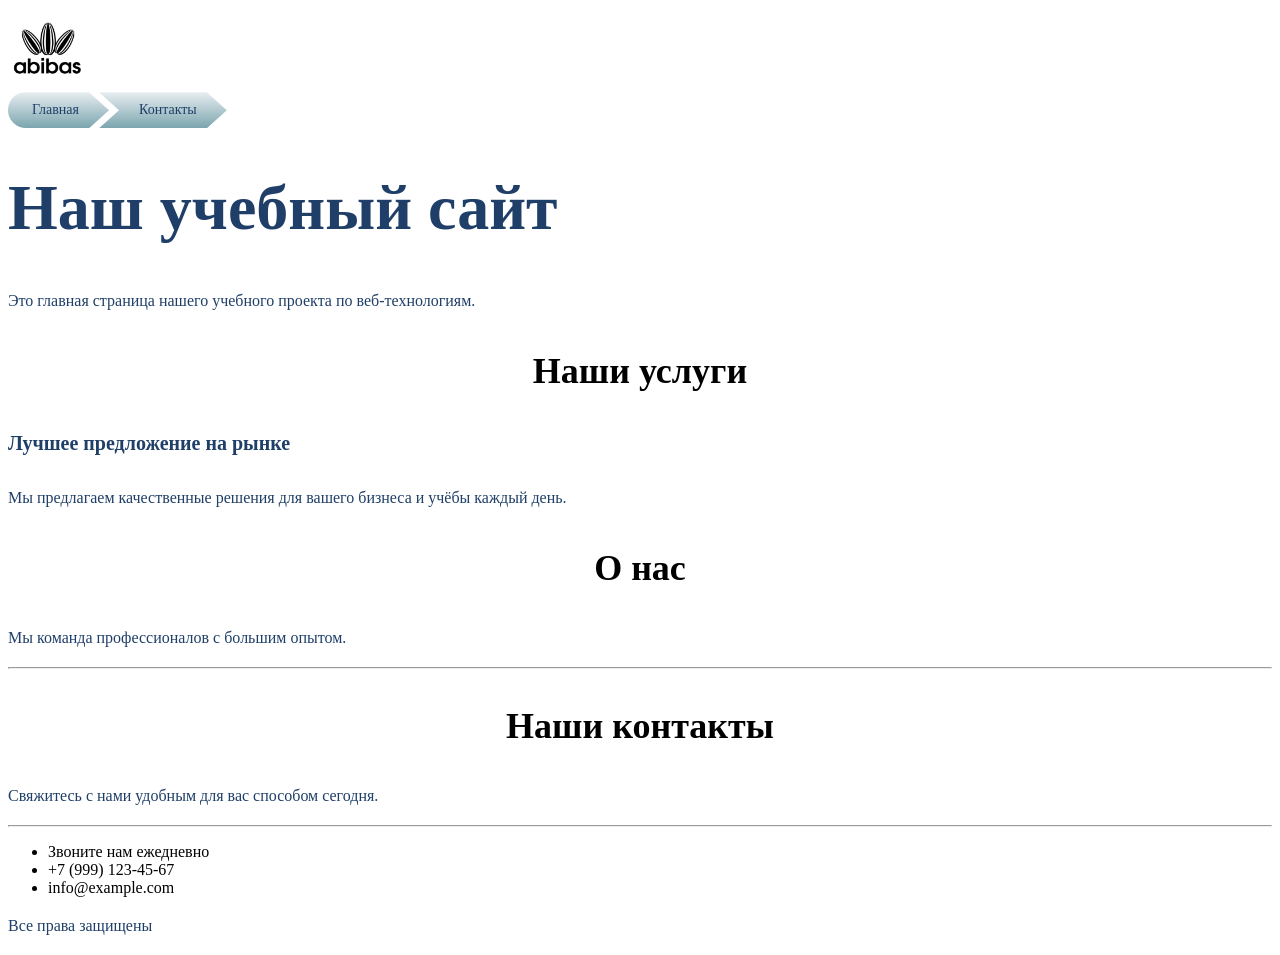
==== src/index.html @ 9c70facc "Лаба 2: стили, шрифты, хлебные крошки, фон формы" ====
<!DOCTYPE html>
<html lang="ru">
<head>
    <meta charset="UTF-8">
    <title>Главная страница</title>
    <link rel="stylesheet" href="assets/styles/style.css">
</head>
<body>

    <header>
        <img src="assets/icons/logo.png" alt="Логотип сайта" width="80">
        <nav class="breadcrumbs">
            <a href="index.html" class="breadcrumbs__item">Главная</a>
            <a href="contacts.html" class="breadcrumbs__item">Контакты</a>
        </nav>
    </header>

    <h1 class="title-h1">Наш учебный сайт</h1>
    <p class="text">Это главная страница нашего учебного проекта по веб-технологиям.</p>

    <h3 class="title-h3">Наши услуги</h3>
    <h4 class="title-h4">Лучшее предложение на рынке</h4>
    <p class="text">Мы предлагаем качественные решения для вашего бизнеса и учёбы каждый день.</p>

    <h3 class="title-h3">О нас</h3>
    <p class="text">Мы команда профессионалов с большим опытом.</p>

    <hr>

    <footer>
        <h3 class="title-h3">Наши контакты</h3>
        <p class="text">Свяжитесь с нами удобным для вас способом сегодня.</p>
        <hr>
        <ul>
            <li>Звоните нам ежедневно</li>
            <li>+7 (999) 123-45-67</li>
            <li>info@example.com</li>
        </ul>
        <p class="text">Все права защищены</p>
    </footer>

</body>
</html>
---- src/assets/styles/style.css ----
@import "./global.css";
@import "./fonts.css";
@import "./utils.css";

.text {
    font-size: 16px;
    line-height: 26px;
    color: #1F3F68;
}

.title-h1 {
    font-size: 64px;
    color: #1F3F68;
}

.title-h2 {
    font-weight: 500;
    font-size: 44px;
    text-align: center;
}

.title-h3 {
    font-size: 36px;
    text-align: center;
}

.title-h4 {
    font-size: 20px;
    line-height: 30px;
    color: #1F3F68;
}

.form-field {
    border: 1px solid #356EAD;
    box-sizing: border-box;
    border-radius: 10px;
    opacity: 0.4;
}

.form-button {
    background: linear-gradient(90deg, #5A98D0 0%, #8B5CF6 100%);

    box-shadow: 5px 20px 50px rgba(16, 112, 177, 0.2);

    border-radius: 10px;
    border: none;

    font-weight: 700;
    font-size: 16px;
    line-height: 26px;
    text-align: center;
    color: #FFFFFF;
    text-transform: uppercase;
    letter-spacing: 1px;

    padding: 15px 60px;
    cursor: pointer;
    transition: opacity 0.2s ease;
}

.form-button:hover {
    opacity: 0.9;
}

.breadcrumbs {
    display: flex;
    margin-bottom: 20px;
}

.breadcrumbs__item {
    display: inline-block;
    padding: 10px 30px 10px 40px;
    background: linear-gradient(180deg, #E8EEF1 0%, #7BA5AE 100%);
    color: #1F3F68;
    font-size: 14px;
    text-decoration: none;

    clip-path: polygon(
        0% 0%,
        calc(100% - 20px) 0%,
        100% 50%,
        calc(100% - 20px) 100%,
        0% 100%,
        20px 50%
    );

    margin-left: -10px;
}

.breadcrumbs__item:first-child {
    margin-left: 0;
    padding-left: 24px;
    clip-path: polygon(
        0% 0%,
        calc(100% - 20px) 0%,
        100% 50%,
        calc(100% - 20px) 100%,
        0% 100%
    );
    border-top-left-radius: 20px;
    border-bottom-left-radius: 20px;
}

.breadcrumbs__item:hover {
    filter: brightness(0.95);
}

.form-wrapper {
    max-width: 600px;
    margin: 40px auto;
    padding: 40px;
    background-image: url("../img/back.avif");
    background-size: cover;
    background-position: center;
    background-repeat: no-repeat;
    border-radius: 10px;
    box-shadow: 5px 20px 50px rgba(16, 112, 177, 0.2);
}
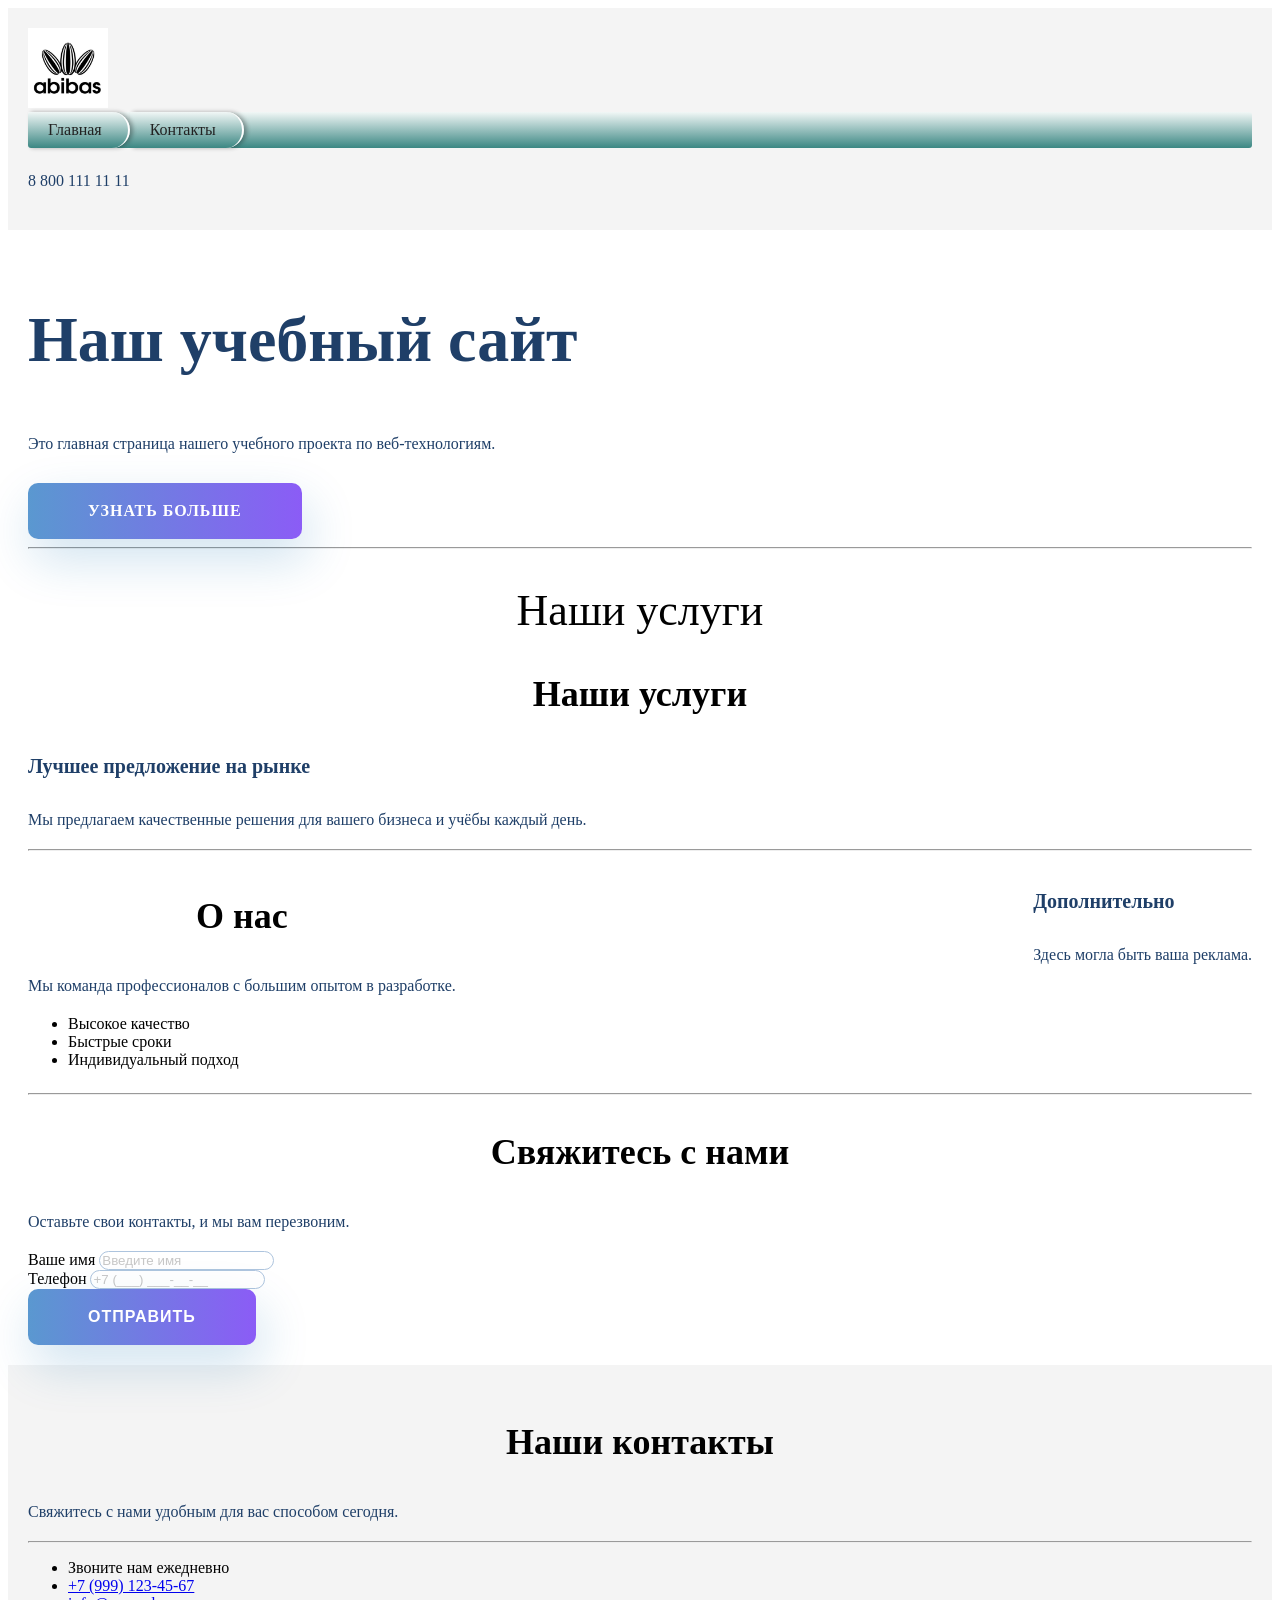
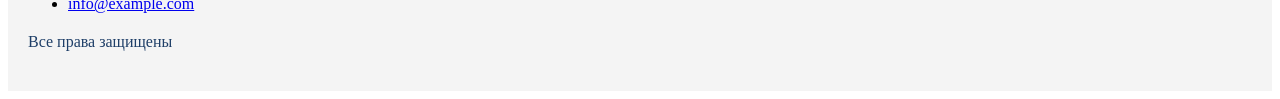
==== commit 377fbd64: "Выполнена лабораторная 3: семантическая разметка и структура" ====
--- a/src/index.html
+++ b/src/index.html
@@ -7,34 +7,82 @@
 </head>
 <body>
 
-    <header>
-        <img src="assets/icons/logo.png" alt="Логотип сайта" width="80">
-        <nav class="breadcrumbs">
+    <header class="site-header">
+        <div class="header-logo">
+            <img src="assets/icons/logo.png" alt="Логотип сайта" width="80">
+        </div>
+        <nav class="header-nav breadcrumbs">
             <a href="index.html" class="breadcrumbs__item">Главная</a>
             <a href="contacts.html" class="breadcrumbs__item">Контакты</a>
         </nav>
+        <div class="header-contact">
+            <p class="text">8 800 111 11 11</p>
+        </div>
     </header>
 
-    <h1 class="title-h1">Наш учебный сайт</h1>
-    <p class="text">Это главная страница нашего учебного проекта по веб-технологиям.</p>
+    <main class="main-content">
+        <section class="hero-section">
+            <h1 class="title-h1">Наш учебный сайт</h1>
+            <p class="text">Это главная страница нашего учебного проекта по веб-технологиям.</p>
+            <a href="#" class="form-button" style="display: inline-block; text-decoration: none; margin-top: 10px;">Узнать больше</a>
+        </section>
 
-    <h3 class="title-h3">Наши услуги</h3>
-    <h4 class="title-h4">Лучшее предложение на рынке</h4>
-    <p class="text">Мы предлагаем качественные решения для вашего бизнеса и учёбы каждый день.</p>
+        <hr>
 
-    <h3 class="title-h3">О нас</h3>
-    <p class="text">Мы команда профессионалов с большим опытом.</p>
+        <section class="services-section">
+            <h2 class="title-h2">Наши услуги</h2>
+            <article class="service-card">
+                <h3 class="title-h3">Наши услуги</h3>
+                <h4 class="title-h4">Лучшее предложение на рынке</h4>
+                <p class="text">Мы предлагаем качественные решения для вашего бизнеса и учёбы каждый день.</p>
+            </article>
+        </section>
 
-    <hr>
+        <hr>
 
-    <footer>
+        <section class="features-section">
+            <div class="features-content">
+                <h3 class="title-h3">О нас</h3>
+                <p class="text">Мы команда профессионалов с большим опытом в разработке.</p>
+                <ul class="features-list">
+                    <li>Высокое качество</li>
+                    <li>Быстрые сроки</li>
+                    <li>Индивидуальный подход</li>
+                </ul>
+            </div>
+            <aside class="features-sidebar">
+                <h4 class="title-h4">Дополнительно</h4>
+                <p class="text">Здесь могла быть ваша реклама.</p>
+            </aside>
+        </section>
+
+        <hr>
+
+        <section class="contact-form-section">
+            <h3 class="title-h3">Свяжитесь с нами</h3>
+            <p class="text">Оставьте свои контакты, и мы вам перезвоним.</p>
+            <form action="#" class="feedback-form">
+                <div class="form-group">
+                    <label for="feedback-name">Ваше имя</label>
+                    <input type="text" id="feedback-name" class="form-field" placeholder="Введите имя">
+                </div>
+                <div class="form-group">
+                    <label for="feedback-phone">Телефон</label>
+                    <input type="tel" id="feedback-phone" class="form-field" placeholder="+7 (___) ___-__-__">
+                </div>
+                <button type="submit" class="form-button">Отправить</button>
+            </form>
+        </section>
+    </main>
+
+    <footer class="site-footer">
         <h3 class="title-h3">Наши контакты</h3>
         <p class="text">Свяжитесь с нами удобным для вас способом сегодня.</p>
         <hr>
-        <ul>
+        <ul class="footer-contacts">
             <li>Звоните нам ежедневно</li>
-            <li>+7 (999) 123-45-67</li>
-            <li>info@example.com</li>
+            <li><a href="tel:+79991234567">+7 (999) 123-45-67</a></li>
+            <li><a href="mailto:info@example.com">info@example.com</a></li>
         </ul>
         <p class="text">Все права защищены</p>
     </footer>
--- a/src/assets/styles/style.css
+++ b/src/assets/styles/style.css
@@ -50,7 +50,7 @@
     line-height: 26px;
     text-align: center;
     color: #FFFFFF;
-    text-transform: uppercase;
+    text-transform: uppercase;  
     letter-spacing: 1px;
 
     padding: 15px 60px;
@@ -64,45 +64,21 @@
 
 .breadcrumbs {
     display: flex;
-    margin-bottom: 20px;
+    gap: 0;
+    margin: 0 0 20px 0;
+    padding: 0;
+    background: linear-gradient(to bottom, #F1F7F6, #3B8783);
+    border-radius: 3px;
 }
 
 .breadcrumbs__item {
-    display: inline-block;
-    padding: 10px 30px 10px 40px;
-    background: linear-gradient(180deg, #E8EEF1 0%, #7BA5AE 100%);
-    color: #1F3F68;
-    font-size: 14px;
+    display: inline-flex;
+    padding: 9px 26px 9px 20px;
+    border-right: 2px solid #fff;
+    border-radius: 0 18px 18px 0;
+    box-shadow: 3px 0 4px rgba(0, 0, 0, 0.3);
+    color: #222;
     text-decoration: none;
-
-    clip-path: polygon(
-        0% 0%,
-        calc(100% - 20px) 0%,
-        100% 50%,
-        calc(100% - 20px) 100%,
-        0% 100%,
-        20px 50%
-    );
-
-    margin-left: -10px;
-}
-
-.breadcrumbs__item:first-child {
-    margin-left: 0;
-    padding-left: 24px;
-    clip-path: polygon(
-        0% 0%,
-        calc(100% - 20px) 0%,
-        100% 50%,
-        calc(100% - 20px) 100%,
-        0% 100%
-    );
-    border-top-left-radius: 20px;
-    border-bottom-left-radius: 20px;
-}
-
-.breadcrumbs__item:hover {
-    filter: brightness(0.95);
 }
 
 .form-wrapper {
@@ -115,4 +91,16 @@
     background-repeat: no-repeat;
     border-radius: 10px;
     box-shadow: 5px 20px 50px rgba(16, 112, 177, 0.2);
+}
+
+.site-header, .site-footer {
+    padding: 20px;
+    background-color: #f4f4f4;
+}
+.main-content {
+    padding: 20px;
+}
+.features-section {
+    display: flex;
+    justify-content: space-between;
 }
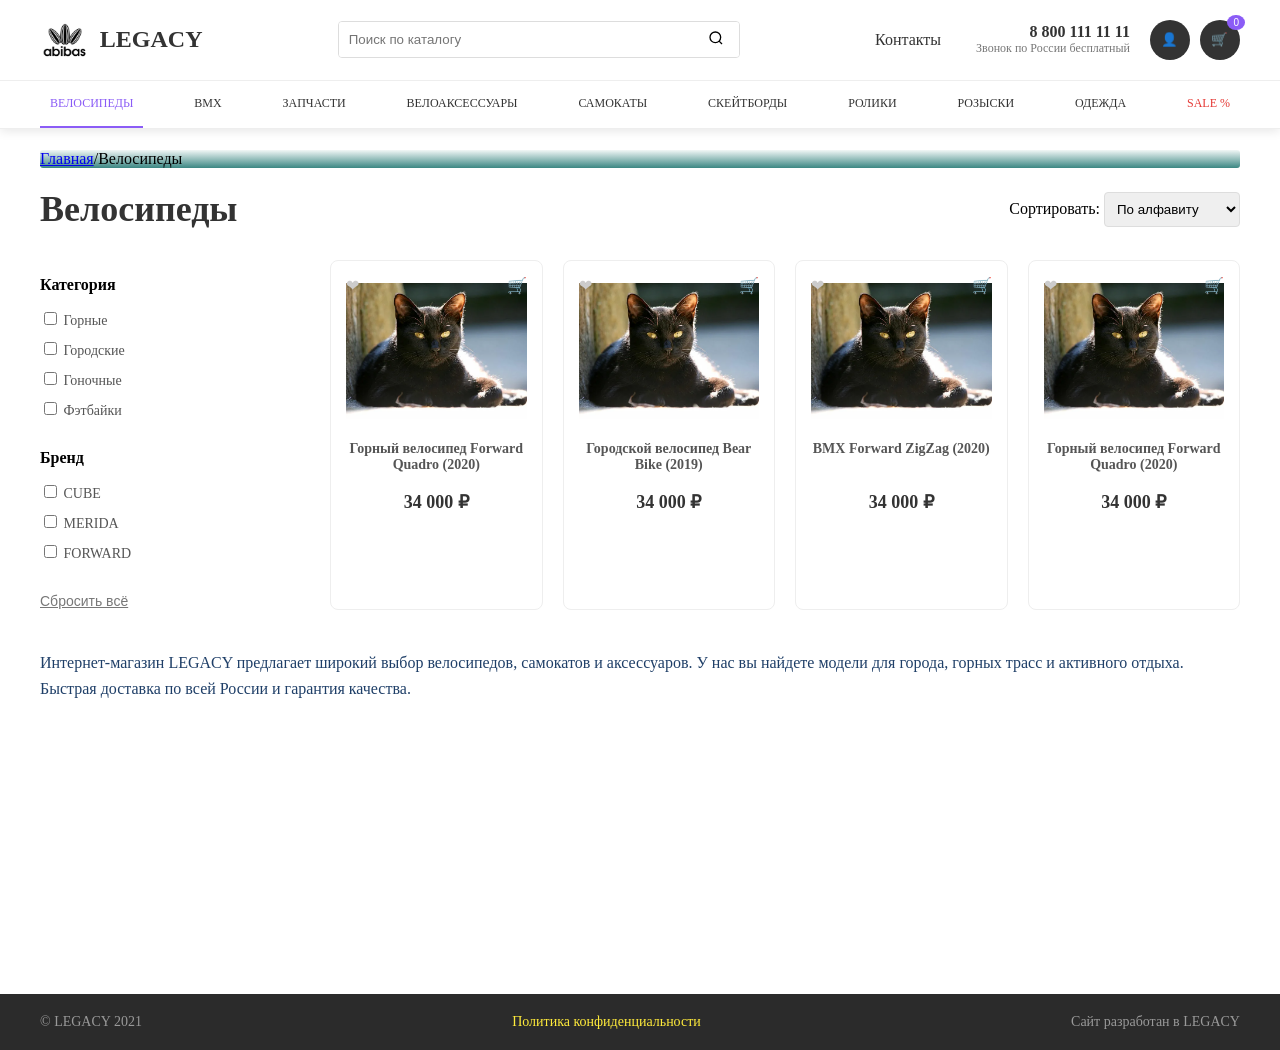
==== commit 08d59897: "Выполнена лабораторная 4: верстка макета Legacy, flex/grid, fixed header и sticky footer" ====
--- a/src/index.html
+++ b/src/index.html
@@ -2,89 +2,159 @@
 <html lang="ru">
 <head>
     <meta charset="UTF-8">
-    <title>Главная страница</title>
+    <meta name="viewport" content="width=device-width, initial-scale=1.0">
+    <title>Каталог - LEGACY</title>
     <link rel="stylesheet" href="assets/styles/style.css">
 </head>
 <body>
 
     <header class="site-header">
-        <div class="header-logo">
-            <img src="assets/icons/logo.png" alt="Логотип сайта" width="80">
+        <div class="container header-container">
+            <a href="index.html" class="header-logo">
+                <img src="assets/icons/logo.png" alt="Legacy" class="logo-img">
+                <span class="logo-text">LEGACY</span>
+            </a>
+
+            <div class="header-search">
+                <input type="text" placeholder="Поиск по каталогу" class="search-input">
+                <button class="search-btn">
+                    <svg width="16" height="16" viewBox="0 0 24 24" fill="none" stroke="currentColor" stroke-width="2"><circle cx="11" cy="11" r="8"></circle><line x1="21" y1="21" x2="16.65" y2="16.65"></line></svg>
+                </button>
+            </div>
+
+            <div class="header-info">
+                <a href="contacts.html" style="margin-right: 15px; color: #333; text-decoration: none; font-weight: 500;">Контакты</a>
+                
+                <div class="header-phone">
+                    <a href="tel:88001111111" class="phone-number">8 800 111 11 11</a>
+                    <span class="phone-desc">Звонок по России бесплатный</span>
+                </div>
+                <div class="header-icons">
+                    <button class="icon-btn">👤</button>
+                    <button class="icon-btn">🛒<span class="cart-count">0</span></button>
+                </div>
+            </div>
         </div>
-        <nav class="header-nav breadcrumbs">
-            <a href="index.html" class="breadcrumbs__item">Главная</a>
-            <a href="contacts.html" class="breadcrumbs__item">Контакты</a>
+
+        <nav class="header-nav">
+            <div class="container">
+                <ul class="nav-list">
+                    <li><a href="#" class="nav-link active">ВЕЛОСИПЕДЫ</a></li>
+                    <li><a href="#" class="nav-link">BMX</a></li>
+                    <li><a href="#" class="nav-link">ЗАПЧАСТИ</a></li>
+                    <li><a href="#" class="nav-link">ВЕЛОАКСЕССУАРЫ</a></li>
+                    <li><a href="#" class="nav-link">САМОКАТЫ</a></li>
+                    <li><a href="#" class="nav-link">СКЕЙТБОРДЫ</a></li>
+                    <li><a href="#" class="nav-link">РОЛИКИ</a></li>
+                    <li><a href="#" class="nav-link">РОЗЫСКИ</a></li>
+                    <li><a href="#" class="nav-link">ОДЕЖДА</a></li>
+                    <li><a href="#" class="nav-link sale-link">SALE %</a></li>
+                </ul>
+            </div>
         </nav>
-        <div class="header-contact">
-            <p class="text">8 800 111 11 11</p>
-        </div>
     </header>
 
     <main class="main-content">
-        <section class="hero-section">
-            <h1 class="title-h1">Наш учебный сайт</h1>
-            <p class="text">Это главная страница нашего учебного проекта по веб-технологиям.</p>
-            <a href="#" class="form-button" style="display: inline-block; text-decoration: none; margin-top: 10px;">Узнать больше</a>
-        </section>
+        <div class="container">
+            <div class="breadcrumbs">
+                <a href="#">Главная</a> / <span>Велосипеды</span>
+            </div>
 
-        <hr>
+            <div class="catalog-header">
+                <h1 class="page-title">Велосипеды</h1>
+                <div class="catalog-sort">
+                    <span>Сортировать:</span>
+                    <select class="sort-select">
+                        <option>По алфавиту</option>
+                        <option>По цене (возр.)</option>
+                        <option>По цене (убыв.)</option>
+                    </select>
+                </div>
+            </div>
 
-        <section class="services-section">
-            <h2 class="title-h2">Наши услуги</h2>
-            <article class="service-card">
-                <h3 class="title-h3">Наши услуги</h3>
-                <h4 class="title-h4">Лучшее предложение на рынке</h4>
-                <p class="text">Мы предлагаем качественные решения для вашего бизнеса и учёбы каждый день.</p>
-            </article>
-        </section>
+            <div class="catalog-layout">
+                <aside class="catalog-sidebar">
+                    <div class="filter-group">
+                        <h3 class="filter-title">Категория</h3>
+                        <ul class="filter-list">
+                            <li><label><input type="checkbox"> Горные</label></li>
+                            <li><label><input type="checkbox"> Городские</label></li>
+                            <li><label><input type="checkbox"> Гоночные</label></li>
+                            <li><label><input type="checkbox"> Фэтбайки</label></li>
+                        </ul>
+                    </div>
+                    <div class="filter-group">
+                        <h3 class="filter-title">Бренд</h3>
+                        <ul class="filter-list">
+                            <li><label><input type="checkbox"> CUBE</label></li>
+                            <li><label><input type="checkbox"> MERIDA</label></li>
+                            <li><label><input type="checkbox"> FORWARD</label></li>
+                        </ul>
+                    </div>
+                    <button class="reset-filters-btn" onclick="location.reload()">Сбросить всё</button>
+                </aside>
 
-        <hr>
+                <section class="catalog-grid">
+                    <article class="product-card">
+                        <div class="product-image">
+                            <span class="product-icon">❤</span>
+                            <img src="assets/img/cat.png" alt="Велосипед (заглушка)">
+                            <span class="product-icon cart-icon">🛒</span>
+                        </div>
+                        <h4 class="product-title">Горный велосипед Forward Quadro (2020)</h4>
+                        <p class="product-price">34 000 ₽</p>
+                    </article>
+                    
+                    <article class="product-card">
+                        <div class="product-image">
+                            <span class="product-icon">❤</span>
+                            <img src="assets/img/cat.png" alt="Велосипед (заглушка)">
+                            <span class="product-icon cart-icon">🛒</span>
+                        </div>
+                        <h4 class="product-title">Городской велосипед Bear Bike (2019)</h4>
+                        <p class="product-price">34 000 ₽</p>
+                    </article>
 
-        <section class="features-section">
-            <div class="features-content">
-                <h3 class="title-h3">О нас</h3>
-                <p class="text">Мы команда профессионалов с большим опытом в разработке.</p>
-                <ul class="features-list">
-                    <li>Высокое качество</li>
-                    <li>Быстрые сроки</li>
-                    <li>Индивидуальный подход</li>
-                </ul>
+                    <article class="product-card">
+                        <div class="product-image">
+                            <span class="product-icon">❤</span>
+                            <img src="assets/img/cat.png" alt="Велосипед (заглушка)">
+                            <span class="product-icon cart-icon">🛒</span>
+                        </div>
+                        <h4 class="product-title">BMX Forward ZigZag (2020)</h4>
+                        <p class="product-price">34 000 ₽</p>
+                    </article>
+
+                    <article class="product-card">
+                        <div class="product-image">
+                            <span class="product-icon">❤</span>
+                            <img src="assets/img/cat.png" alt="Велосипед (заглушка)">
+                            <span class="product-icon cart-icon">🛒</span>
+                        </div>
+                        <h4 class="product-title">Горный велосипед Forward Quadro (2020)</h4>
+                        <p class="product-price">34 000 ₽</p>
+                    </article>
+                </section>
             </div>
-            <aside class="features-sidebar">
-                <h4 class="title-h4">Дополнительно</h4>
-                <p class="text">Здесь могла быть ваша реклама.</p>
-            </aside>
-        </section>
 
-        <hr>
-
-        <section class="contact-form-section">
-            <h3 class="title-h3">Свяжитесь с нами</h3>
-            <p class="text">Оставьте свои контакты, и мы вам перезвоним.</p>
-            <form action="#" class="feedback-form">
-                <div class="form-group">
-                    <label for="feedback-name">Ваше имя</label>
-                    <input type="text" id="feedback-name" class="form-field" placeholder="Введите имя">
-                </div>
-                <div class="form-group">
-                    <label for="feedback-phone">Телефон</label>
-                    <input type="tel" id="feedback-phone" class="form-field" placeholder="+7 (___) ___-__-__">
-                </div>
-                <button type="submit" class="form-button">Отправить</button>
-            </form>
-        </section>
+            <div class="seo-text">
+                <p class="text">Интернет-магазин LEGACY предлагает широкий выбор велосипедов, самокатов и аксессуаров. У нас вы найдете модели для города, горных трасс и активного отдыха. Быстрая доставка по всей России и гарантия качества.</p>
+            </div>
+        </div>
     </main>
 
     <footer class="site-footer">
-        <h3 class="title-h3">Наши контакты</h3>
-        <p class="text">Свяжитесь с нами удобным для вас способом сегодня.</p>
-        <hr>
-        <ul class="footer-contacts">
-            <li>Звоните нам ежедневно</li>
-            <li><a href="tel:+79991234567">+7 (999) 123-45-67</a></li>
-            <li><a href="mailto:info@example.com">info@example.com</a></li>
-        </ul>
-        <p class="text">Все права защищены</p>
+        <div class="container footer-container">
+            <div class="footer-left">
+                <span>© LEGACY 2021</span>
+            </div>
+            <div class="footer-center">
+                <a href="#">Политика конфиденциальности</a>
+            </div>
+            <div class="footer-right">
+                <span>Сайт разработан в LEGACY</span>
+            </div>
+        </div>
     </footer>
 
 </body>
--- a/src/assets/styles/style.css
+++ b/src/assets/styles/style.css
@@ -1,50 +1,33 @@
+/* СТИЛИ ИЗ ЛАБ 1-3 */
 @import "./global.css";
 @import "./fonts.css";
 @import "./utils.css";
 
+/* Типографика */
 .text {
     font-size: 16px;
     line-height: 26px;
     color: #1F3F68;
 }
-
-.title-h1 {
-    font-size: 64px;
-    color: #1F3F68;
-}
-
-.title-h2 {
-    font-weight: 500;
-    font-size: 44px;
-    text-align: center;
-}
-
-.title-h3 {
-    font-size: 36px;
-    text-align: center;
-}
-
-.title-h4 {
-    font-size: 20px;
-    line-height: 30px;
-    color: #1F3F68;
-}
-
+.title-h1 { font-size: 64px; color: #1F3F68; }
+.title-h2 { font-weight: 500; font-size: 44px; text-align: center; }
+.title-h3 { font-size: 36px; text-align: center; }
+.title-h4 { font-size: 20px; line-height: 30px; color: #1F3F68; }
+
+/* Формы и кнопки */
 .form-field {
     border: 1px solid #356EAD;
     box-sizing: border-box;
     border-radius: 10px;
     opacity: 0.4;
+    padding: 10px;
 }
 
 .form-button {
     background: linear-gradient(90deg, #5A98D0 0%, #8B5CF6 100%);
-
     box-shadow: 5px 20px 50px rgba(16, 112, 177, 0.2);
-
     border-radius: 10px;
     border: none;
-
     font-weight: 700;
     font-size: 16px;
     line-height: 26px;
@@ -52,35 +35,13 @@
     color: #FFFFFF;
     text-transform: uppercase;  
     letter-spacing: 1px;
-
     padding: 15px 60px;
     cursor: pointer;
     transition: opacity 0.2s ease;
 }
-
-.form-button:hover {
-    opacity: 0.9;
-}
-
-.breadcrumbs {
-    display: flex;
-    gap: 0;
-    margin: 0 0 20px 0;
-    padding: 0;
-    background: linear-gradient(to bottom, #F1F7F6, #3B8783);
-    border-radius: 3px;
-}
-
-.breadcrumbs__item {
-    display: inline-flex;
-    padding: 9px 26px 9px 20px;
-    border-right: 2px solid #fff;
-    border-radius: 0 18px 18px 0;
-    box-shadow: 3px 0 4px rgba(0, 0, 0, 0.3);
-    color: #222;
-    text-decoration: none;
-}
-
+.form-button:hover { opacity: 0.9; }
+
+/* Форма с фоном */
 .form-wrapper {
     max-width: 600px;
     margin: 40px auto;
@@ -93,14 +54,290 @@
     box-shadow: 5px 20px 50px rgba(16, 112, 177, 0.2);
 }
 
-.site-header, .site-footer {
-    padding: 20px;
-    background-color: #f4f4f4;
-}
+/* Хлебные крошки */
+.breadcrumbs {
+    display: flex;
+    gap: 0;
+    margin: 0 0 20px 0;
+    padding: 0;
+    background: linear-gradient(to bottom, #F1F7F6, #3B8783);
+    border-radius: 3px;
+}
+
+.breadcrumbs__item {
+    display: inline-flex;
+    padding: 9px 26px 9px 20px;
+    border-right: 2px solid #fff;
+    border-radius: 0 18px 18px 0;
+    box-shadow: 3px 0 4px rgba(0, 0, 0, 0.3);
+    color: #222;
+    text-decoration: none;
+}
+
+/* СТИЛИ ДЛЯ 4 ЛАБЫ (Макет Legacy) */
+
+/* Базовые настройки для прижатия футера */
+html, body {
+    height: 100%;
+    margin: 0;
+}
+body {
+    display: flex;
+    flex-direction: column;
+    background-color: #ffffff;
+    padding-top: 150px; /* Отступ, чтобы фиксированная шапка не перекрывала контент */
+}
+.container {
+    max-width: 1200px;
+    margin: 0 auto;
+    padding: 0 20px;
+}
+
+/* ЗАКРЕПЛЕННЫЙ HEADER */
+.site-header {
+    position: fixed; /* Фиксируем шапку */
+    top: 0;
+    left: 0;
+    width: 100%;
+    background: #fff;
+    z-index: 1000; /* Поверх остального контента */
+    box-shadow: 0 2px 10px rgba(0,0,0,0.1);
+}
+.header-container {
+    display: flex;
+    align-items: center;
+    justify-content: space-between;
+    padding: 15px 20px;
+}
+.header-logo {
+    display: flex;
+    align-items: center;
+    text-decoration: none;
+    color: #333;
+    font-weight: 700;
+    font-size: 24px;
+}
+.logo-img {
+    max-height: 50px; /* Ограничение размера логотипа */
+    width: auto;
+    object-fit: contain;
+    margin-right: 10px;
+}
+.header-search {
+    display: flex;
+    width: 400px;
+    border: 1px solid #ddd;
+    border-radius: 4px;
+    overflow: hidden;
+}
+.search-input {
+    flex-grow: 1;
+    border: none;
+    padding: 10px;
+    outline: none;
+}
+.search-btn {
+    background: #fff;
+    border: none;
+    padding: 0 15px;
+    cursor: pointer;
+}
+.header-info {
+    display: flex;
+    align-items: center;
+    gap: 20px;
+}
+.header-phone {
+    display: flex;
+    flex-direction: column;
+    text-align: right;
+}
+.phone-number {
+    font-weight: 700;
+    color: #333;
+    text-decoration: none;
+    font-size: 16px;
+}
+.phone-desc {
+    font-size: 12px;
+    color: #777;
+}
+.header-icons {
+    display: flex;
+    gap: 10px;
+}
+.icon-btn {
+    background: #333;
+    color: #fff;
+    border: none;
+    border-radius: 50%;
+    width: 40px;
+    height: 40px;
+    cursor: pointer;
+    position: relative;
+}
+.cart-count {
+    position: absolute;
+    top: -5px;
+    right: -5px;
+    background: #8b5cf6;
+    color: white;
+    font-size: 10px;
+    border-radius: 50%;
+    padding: 2px 6px;
+}
+.header-nav {
+    border-top: 1px solid #eee;
+    border-bottom: 1px solid #eee;
+}
+.nav-list {
+    display: flex;
+    justify-content: space-between;
+    list-style: none;
+    margin: 0;
+    padding: 0;
+}
+.nav-link {
+    display: block;
+    padding: 15px 10px;
+    color: #333;
+    text-decoration: none;
+    font-size: 12px;
+    font-weight: 500;
+    text-transform: uppercase;
+}
+.nav-link:hover, .nav-link.active {
+    color: #8b5cf6;
+    border-bottom: 2px solid #8b5cf6;
+}
+.sale-link { color: #e53935; }
+
+/* ОСНОВНОЙ КОНТЕНТ */
 .main-content {
-    padding: 20px;
-}
-.features-section {
+    flex: 1 0 auto; /* Прижимает футер вниз */
+    padding-bottom: 40px;
+}
+.catalog-header {
     display: flex;
     justify-content: space-between;
+    align-items: center;
+    margin-bottom: 30px;
+}
+.page-title {
+    font-size: 36px;
+    font-weight: 700;
+    color: #333;
+    margin: 0;
+}
+.sort-select {
+    padding: 8px;
+    border: 1px solid #ddd;
+    border-radius: 4px;
+}
+
+/* Сетка: Сайдбар + Товары */
+.catalog-layout {
+    display: grid;
+    grid-template-columns: 250px 1fr; /* Сайдбар фиксированный, товары занимают остальное */
+    gap: 40px;
+    margin-bottom: 40px;
+}
+
+/* Сайдбар */
+.filter-title {
+    font-size: 16px;
+    font-weight: 600;
+    margin-bottom: 15px;
+}
+.filter-list {
+    list-style: none;
+    padding: 0;
+    margin: 0 0 30px 0;
+}
+.filter-list li { margin-bottom: 10px; }
+.filter-list label {
+    cursor: pointer;
+    color: #555;
+    font-size: 14px;
+}
+.reset-filters-btn {
+    background: none;
+    border: none;
+    color: #777;
+    text-decoration: underline;
+    cursor: pointer;
+    padding: 0;
+    font-size: 14px;
+}
+
+/* Сетка карточек товаров */
+.catalog-grid {
+    display: grid;
+    grid-template-columns: repeat(4, 1fr); /* 4 колонки */
+    gap: 20px;
+}
+.product-card {
+    border: 1px solid #eee;
+    border-radius: 8px;
+    padding: 15px;
+    text-align: center;
+    position: relative;
+    transition: box-shadow 0.3s;
+}
+.product-card:hover { box-shadow: 0 5px 15px rgba(0,0,0,0.1); }
+.product-image {
+    position: relative;
+    margin-bottom: 15px;
+    min-height: 150px;
+    display: flex;
+    align-items: center;
+    justify-content: center;
+}
+.product-image img {
+    max-height: 150px;
+    max-width: 100%;
+    object-fit: contain;
+}
+.product-icon {
+    position: absolute;
+    top: 0;
+    color: #ccc;
+    cursor: pointer;
+}
+.product-icon:first-child { left: 0; }
+.product-icon.cart-icon { right: 0; }
+.product-title {
+    font-size: 14px;
+    color: #555;
+    margin: 0 0 10px;
+    min-height: 40px;
+}
+.product-price {
+    font-size: 18px;
+    font-weight: 700;
+    color: #333;
+    margin: 0;
+}
+.seo-text {
+    margin-top: 40px;
+    color: #999;
+    font-size: 12px;
+}
+
+/* ПРИЖАТЫЙ FOOTER */
+.site-footer {
+    flex-shrink: 0; /* Не дает футеру сжиматься */
+    background: #2b2b2b;
+    color: #999;
+    padding: 20px 0;
+    font-size: 14px;
+}
+.footer-container {
+    display: flex;
+    justify-content: space-between;
+    align-items: center;
+}
+.footer-center a {
+    color: #ffeb3b;
+    text-decoration: none;
 }
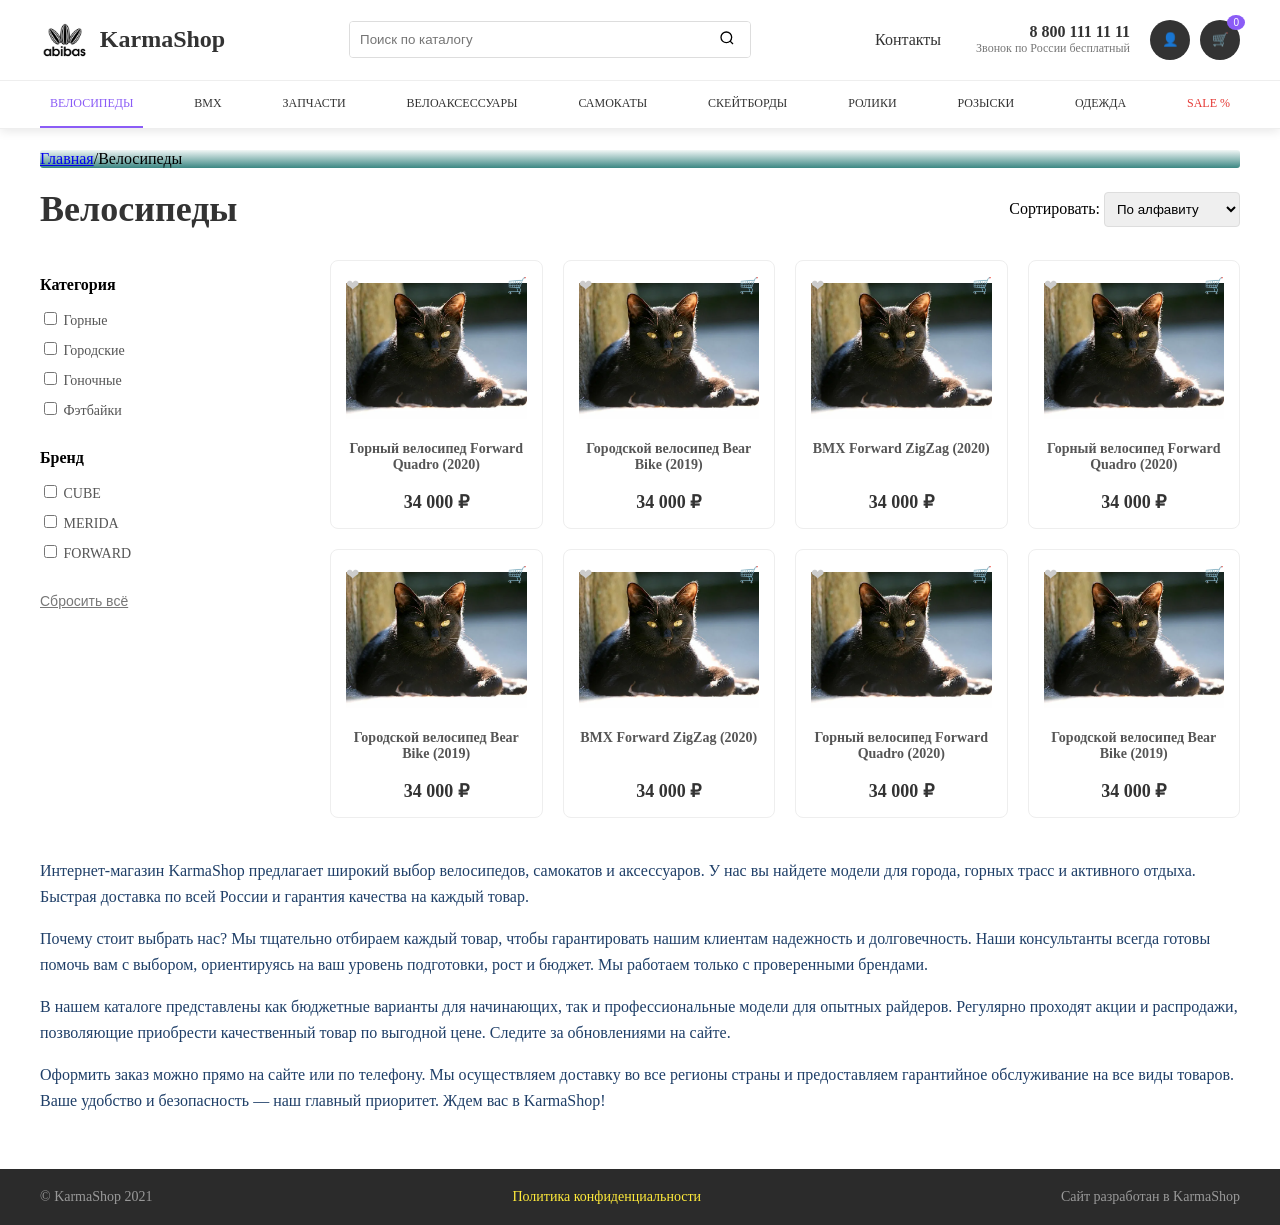
==== commit 344c76ba: "Исправления лабораторной до комментария преподавателя" ====
--- a/src/index.html
+++ b/src/index.html
@@ -3,7 +3,7 @@
 <head>
     <meta charset="UTF-8">
     <meta name="viewport" content="width=device-width, initial-scale=1.0">
-    <title>Каталог - LEGACY</title>
+    <title>Каталог - KarmaShop</title>
     <link rel="stylesheet" href="assets/styles/style.css">
 </head>
 <body>
@@ -11,8 +11,8 @@
     <header class="site-header">
         <div class="container header-container">
             <a href="index.html" class="header-logo">
-                <img src="assets/icons/logo.png" alt="Legacy" class="logo-img">
-                <span class="logo-text">LEGACY</span>
+                <img src="assets/icons/logo.png" alt="KarmaShop" class="logo-img">
+                <span class="logo-text">KarmaShop</span>
             </a>
 
             <div class="header-search">
@@ -24,7 +24,6 @@
 
             <div class="header-info">
                 <a href="contacts.html" style="margin-right: 15px; color: #333; text-decoration: none; font-weight: 500;">Контакты</a>
-                
                 <div class="header-phone">
                     <a href="tel:88001111111" class="phone-number">8 800 111 11 11</a>
                     <span class="phone-desc">Звонок по России бесплатный</span>
@@ -98,17 +97,17 @@
                     <article class="product-card">
                         <div class="product-image">
                             <span class="product-icon">❤</span>
-                            <img src="assets/img/cat.png" alt="Велосипед (заглушка)">
+                            <img src="assets/img/cat.png" alt="Велосипед">
                             <span class="product-icon cart-icon">🛒</span>
                         </div>
                         <h4 class="product-title">Горный велосипед Forward Quadro (2020)</h4>
                         <p class="product-price">34 000 ₽</p>
                     </article>
-                    
-                    <article class="product-card">
-                        <div class="product-image">
-                            <span class="product-icon">❤</span>
-                            <img src="assets/img/cat.png" alt="Велосипед (заглушка)">
+
+                    <article class="product-card">
+                        <div class="product-image">
+                            <span class="product-icon">❤</span>
+                            <img src="assets/img/cat.png" alt="Велосипед">
                             <span class="product-icon cart-icon">🛒</span>
                         </div>
                         <h4 class="product-title">Городской велосипед Bear Bike (2019)</h4>
@@ -118,7 +117,7 @@
                     <article class="product-card">
                         <div class="product-image">
                             <span class="product-icon">❤</span>
-                            <img src="assets/img/cat.png" alt="Велосипед (заглушка)">
+                            <img src="assets/img/cat.png" alt="Велосипед">
                             <span class="product-icon cart-icon">🛒</span>
                         </div>
                         <h4 class="product-title">BMX Forward ZigZag (2020)</h4>
@@ -128,17 +127,63 @@
                     <article class="product-card">
                         <div class="product-image">
                             <span class="product-icon">❤</span>
-                            <img src="assets/img/cat.png" alt="Велосипед (заглушка)">
+                            <img src="assets/img/cat.png" alt="Велосипед">
                             <span class="product-icon cart-icon">🛒</span>
                         </div>
                         <h4 class="product-title">Горный велосипед Forward Quadro (2020)</h4>
                         <p class="product-price">34 000 ₽</p>
                     </article>
+
+                    <article class="product-card">
+                        <div class="product-image">
+                            <span class="product-icon">❤</span>
+                            <img src="assets/img/cat.png" alt="Велосипед">
+                            <span class="product-icon cart-icon">🛒</span>
+                        </div>
+                        <h4 class="product-title">Городской велосипед Bear Bike (2019)</h4>
+                        <p class="product-price">34 000 ₽</p>
+                    </article>
+
+                    <article class="product-card">
+                        <div class="product-image">
+                            <span class="product-icon">❤</span>
+                            <img src="assets/img/cat.png" alt="Велосипед">
+                            <span class="product-icon cart-icon">🛒</span>
+                        </div>
+                        <h4 class="product-title">BMX Forward ZigZag (2020)</h4>
+                        <p class="product-price">34 000 ₽</p>
+                    </article>
+
+                    <article class="product-card">
+                        <div class="product-image">
+                            <span class="product-icon">❤</span>
+                            <img src="assets/img/cat.png" alt="Велосипед">
+                            <span class="product-icon cart-icon">🛒</span>
+                        </div>
+                        <h4 class="product-title">Горный велосипед Forward Quadro (2020)</h4>
+                        <p class="product-price">34 000 ₽</p>
+                    </article>
+
+                    <article class="product-card">
+                        <div class="product-image">
+                            <span class="product-icon">❤</span>
+                            <img src="assets/img/cat.png" alt="Велосипед">
+                            <span class="product-icon cart-icon">🛒</span>
+                        </div>
+                        <h4 class="product-title">Городской велосипед Bear Bike (2019)</h4>
+                        <p class="product-price">34 000 ₽</p>
+                    </article>
                 </section>
             </div>
 
             <div class="seo-text">
-                <p class="text">Интернет-магазин LEGACY предлагает широкий выбор велосипедов, самокатов и аксессуаров. У нас вы найдете модели для города, горных трасс и активного отдыха. Быстрая доставка по всей России и гарантия качества.</p>
+                <p class="text" style="margin-bottom: 15px;">Интернет-магазин KarmaShop предлагает широкий выбор велосипедов, самокатов и аксессуаров. У нас вы найдете модели для города, горных трасс и активного отдыха. Быстрая доставка по всей России и гарантия качества на каждый товар.</p>
+                
+                <p class="text" style="margin-bottom: 15px;">Почему стоит выбрать нас? Мы тщательно отбираем каждый товар, чтобы гарантировать нашим клиентам надежность и долговечность. Наши консультанты всегда готовы помочь вам с выбором, ориентируясь на ваш уровень подготовки, рост и бюджет. Мы работаем только с проверенными брендами.</p>
+                
+                <p class="text" style="margin-bottom: 15px;">В нашем каталоге представлены как бюджетные варианты для начинающих, так и профессиональные модели для опытных райдеров. Регулярно проходят акции и распродажи, позволяющие приобрести качественный товар по выгодной цене. Следите за обновлениями на сайте.</p>
+                
+                <p class="text" style="margin-bottom: 15px;">Оформить заказ можно прямо на сайте или по телефону. Мы осуществляем доставку во все регионы страны и предоставляем гарантийное обслуживание на все виды товаров. Ваше удобство и безопасность — наш главный приоритет. Ждем вас в KarmaShop!</p>
             </div>
         </div>
     </main>
@@ -146,13 +191,13 @@
     <footer class="site-footer">
         <div class="container footer-container">
             <div class="footer-left">
-                <span>© LEGACY 2021</span>
+                <span>© KarmaShop 2021</span>
             </div>
             <div class="footer-center">
                 <a href="#">Политика конфиденциальности</a>
             </div>
             <div class="footer-right">
-                <span>Сайт разработан в LEGACY</span>
+                <span>Сайт разработан в KarmaShop</span>
             </div>
         </div>
     </footer>
--- a/src/assets/styles/style.css
+++ b/src/assets/styles/style.css
@@ -22,7 +22,6 @@
     opacity: 0.4;
     padding: 10px;
 }
-
 .form-button {
     background: linear-gradient(90deg, #5A98D0 0%, #8B5CF6 100%);
     box-shadow: 5px 20px 50px rgba(16, 112, 177, 0.2);
@@ -63,7 +62,6 @@
     background: linear-gradient(to bottom, #F1F7F6, #3B8783);
     border-radius: 3px;
 }
-
 .breadcrumbs__item {
     display: inline-flex;
     padding: 9px 26px 9px 20px;
@@ -74,7 +72,7 @@
     text-decoration: none;
 }
 
-/* СТИЛИ ДЛЯ 4 ЛАБЫ (Макет Legacy) */
+/* СТИЛИ ДЛЯ 4 ЛАБЫ */
 
 /* Базовые настройки для прижатия футера */
 html, body {
@@ -84,9 +82,11 @@
 body {
     display: flex;
     flex-direction: column;
+    min-height: 100vh;
     background-color: #ffffff;
-    padding-top: 150px; /* Отступ, чтобы фиксированная шапка не перекрывала контент */
-}
+    padding-top: 150px;
+}
+
 .container {
     max-width: 1200px;
     margin: 0 auto;
@@ -95,12 +95,12 @@
 
 /* ЗАКРЕПЛЕННЫЙ HEADER */
 .site-header {
-    position: fixed; /* Фиксируем шапку */
+    position: fixed;
     top: 0;
     left: 0;
     width: 100%;
     background: #fff;
-    z-index: 1000; /* Поверх остального контента */
+    z-index: 1000; 
     box-shadow: 0 2px 10px rgba(0,0,0,0.1);
 }
 .header-container {
@@ -118,7 +118,7 @@
     font-size: 24px;
 }
 .logo-img {
-    max-height: 50px; /* Ограничение размера логотипа */
+    max-height: 50px;
     width: auto;
     object-fit: contain;
     margin-right: 10px;
@@ -214,7 +214,7 @@
 
 /* ОСНОВНОЙ КОНТЕНТ */
 .main-content {
-    flex: 1 0 auto; /* Прижимает футер вниз */
+    flex: 1 0 auto;
     padding-bottom: 40px;
 }
 .catalog-header {
@@ -238,7 +238,7 @@
 /* Сетка: Сайдбар + Товары */
 .catalog-layout {
     display: grid;
-    grid-template-columns: 250px 1fr; /* Сайдбар фиксированный, товары занимают остальное */
+    grid-template-columns: 250px 1fr;
     gap: 40px;
     margin-bottom: 40px;
 }
@@ -273,7 +273,7 @@
 /* Сетка карточек товаров */
 .catalog-grid {
     display: grid;
-    grid-template-columns: repeat(4, 1fr); /* 4 колонки */
+    grid-template-columns: repeat(4, 1fr);
     gap: 20px;
 }
 .product-card {
@@ -326,7 +326,8 @@
 
 /* ПРИЖАТЫЙ FOOTER */
 .site-footer {
-    flex-shrink: 0; /* Не дает футеру сжиматься */
+    flex-shrink: 0;
+    margin-top: auto;
     background: #2b2b2b;
     color: #999;
     padding: 20px 0;
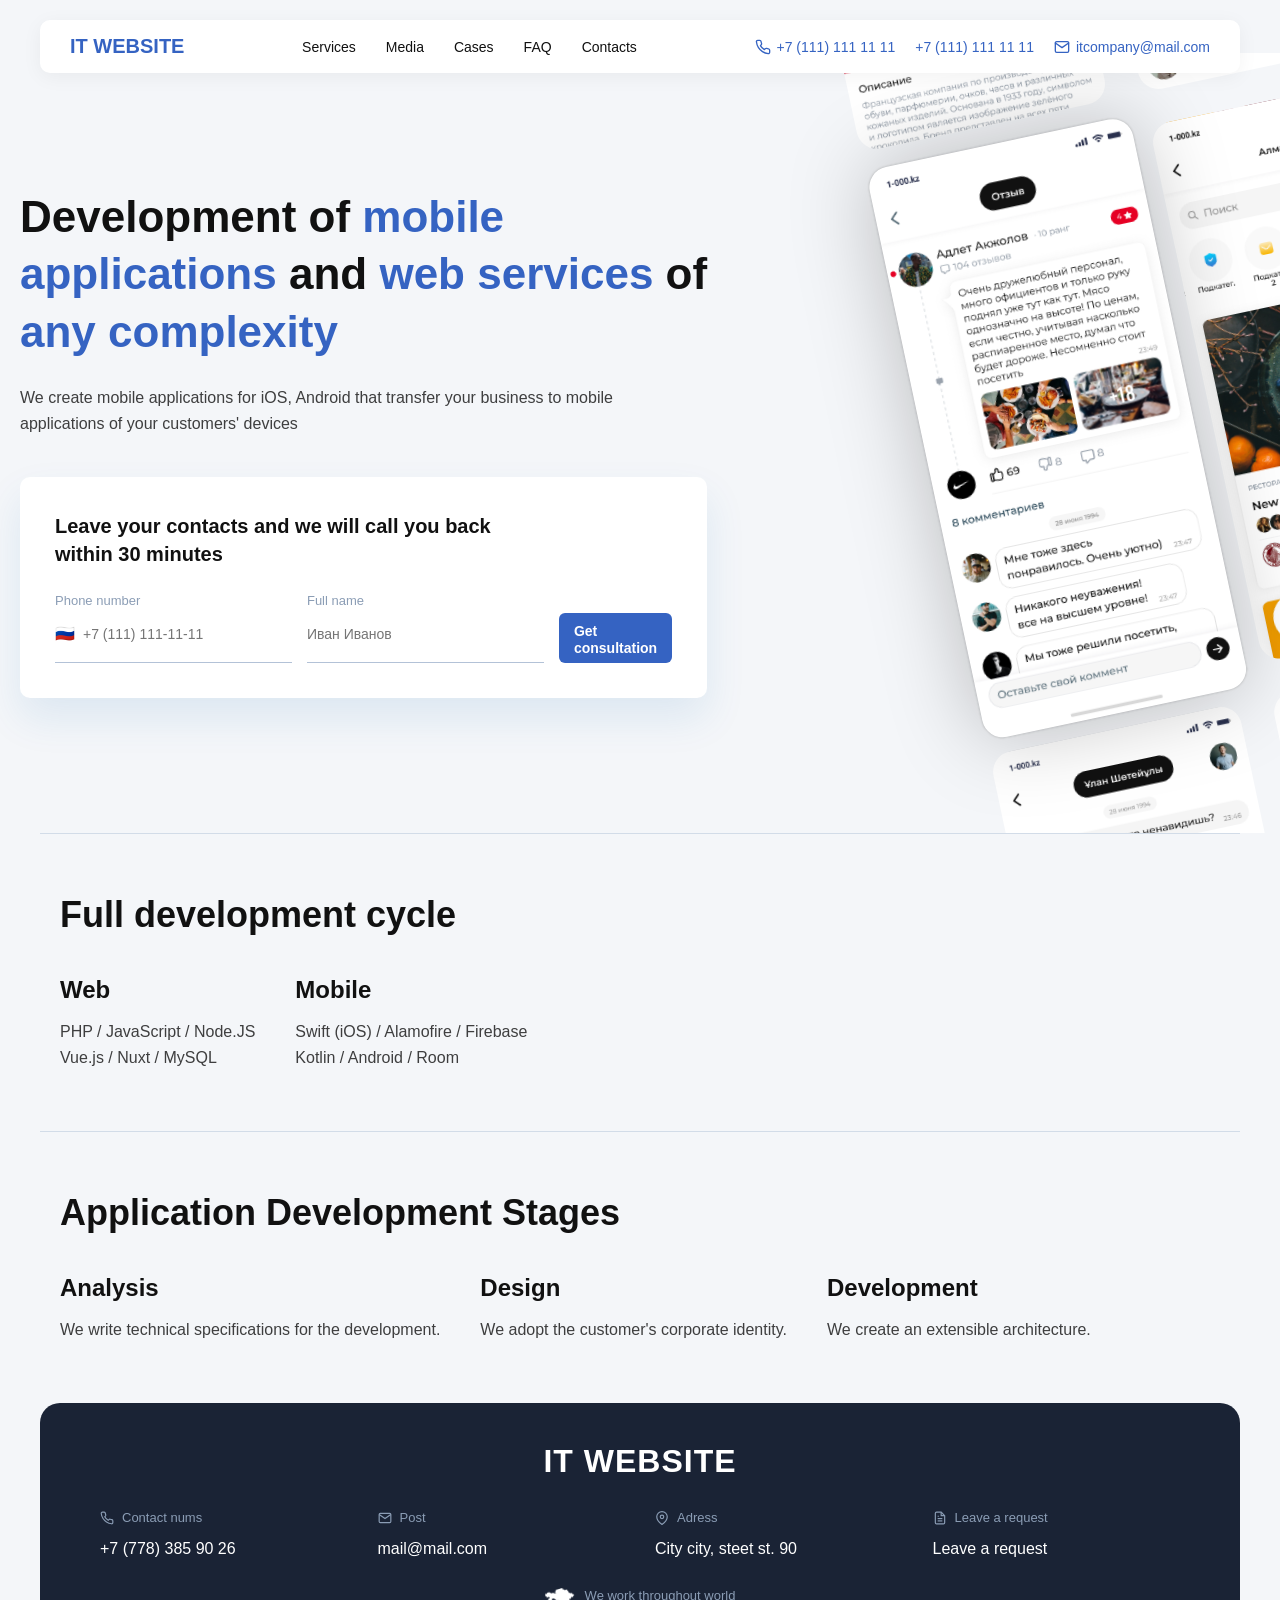
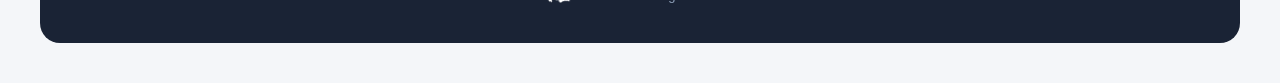
==== commit 28bbcb64: "Выполнена лабораторная 3: семантическая разметка и верстка главной страницы" ====
--- a/src/index.html
+++ b/src/index.html
@@ -3,201 +3,168 @@
 <head>
     <meta charset="UTF-8">
     <meta name="viewport" content="width=device-width, initial-scale=1.0">
-    <title>Каталог - KarmaShop</title>
+    <title>IT WEBSITE - Главная</title>
     <link rel="stylesheet" href="assets/styles/style.css">
 </head>
 <body>
 
     <header class="site-header">
-        <div class="container header-container">
-            <a href="index.html" class="header-logo">
-                <img src="assets/icons/logo.png" alt="KarmaShop" class="logo-img">
-                <span class="logo-text">KarmaShop</span>
-            </a>
+        <div class="header-container">
+            <a href="index.html" class="header-logo">IT WEBSITE</a>
+            
+            <nav class="header-nav">
+                <ul class="nav-list">
+                    <li><a href="#">Services</a></li>
+                    <li><a href="#">Media</a></li>
+                    <li><a href="#">Cases</a></li>
+                    <li><a href="#">FAQ</a></li>
+                    <li><a href="contacts.html">Contacts</a></li>
+                </ul>
+            </nav>
 
-            <div class="header-search">
-                <input type="text" placeholder="Поиск по каталогу" class="search-input">
-                <button class="search-btn">
-                    <svg width="16" height="16" viewBox="0 0 24 24" fill="none" stroke="currentColor" stroke-width="2"><circle cx="11" cy="11" r="8"></circle><line x1="21" y1="21" x2="16.65" y2="16.65"></line></svg>
-                </button>
-            </div>
-
-            <div class="header-info">
-                <a href="contacts.html" style="margin-right: 15px; color: #333; text-decoration: none; font-weight: 500;">Контакты</a>
-                <div class="header-phone">
-                    <a href="tel:88001111111" class="phone-number">8 800 111 11 11</a>
-                    <span class="phone-desc">Звонок по России бесплатный</span>
-                </div>
-                <div class="header-icons">
-                    <button class="icon-btn">👤</button>
-                    <button class="icon-btn">🛒<span class="cart-count">0</span></button>
-                </div>
+            <div class="header-contacts">
+                <a href="tel:+71111111111" class="contact-link">
+                    <svg width="16" height="16" viewBox="0 0 24 24" fill="none" stroke="#3563c2" stroke-width="2" stroke-linecap="round" stroke-linejoin="round"><path d="M22 16.92v3a2 2 0 0 1-2.18 2 19.79 19.79 0 0 1-8.63-3.07 19.5 19.5 0 0 1-6-6 19.79 19.79 0 0 1-3.07-8.67A2 2 0 0 1 4.11 2h3a2 2 0 0 1 2 1.72 12.84 12.84 0 0 0 .7 2.81 2 2 0 0 1-.45 2.11L8.09 9.91a16 16 0 0 0 6 6l1.27-1.27a2 2 0 0 1 2.11-.45 12.84 12.84 0 0 0 2.81.7A2 2 0 0 1 22 16.92z"></path></svg>
+                    +7 (111) 111 11 11
+                </a>
+                <a href="tel:+71111111111" class="contact-link">
+                    +7 (111) 111 11 11
+                </a>
+                <a href="mailto:itcompany@mail.com" class="contact-link">
+                    <svg width="16" height="16" viewBox="0 0 24 24" fill="none" stroke="#3563c2" stroke-width="2" stroke-linecap="round" stroke-linejoin="round"><path d="M4 4h16c1.1 0 2 .9 2 2v12c0 1.1-.9 2-2 2H4c-1.1 0-2-.9-2-2V6c0-1.1.9-2 2-2z"></path><polyline points="22,6 12,13 2,6"></polyline></svg>
+                    itcompany@mail.com
+                </a>
             </div>
         </div>
-
-        <nav class="header-nav">
-            <div class="container">
-                <ul class="nav-list">
-                    <li><a href="#" class="nav-link active">ВЕЛОСИПЕДЫ</a></li>
-                    <li><a href="#" class="nav-link">BMX</a></li>
-                    <li><a href="#" class="nav-link">ЗАПЧАСТИ</a></li>
-                    <li><a href="#" class="nav-link">ВЕЛОАКСЕССУАРЫ</a></li>
-                    <li><a href="#" class="nav-link">САМОКАТЫ</a></li>
-                    <li><a href="#" class="nav-link">СКЕЙТБОРДЫ</a></li>
-                    <li><a href="#" class="nav-link">РОЛИКИ</a></li>
-                    <li><a href="#" class="nav-link">РОЗЫСКИ</a></li>
-                    <li><a href="#" class="nav-link">ОДЕЖДА</a></li>
-                    <li><a href="#" class="nav-link sale-link">SALE %</a></li>
-                </ul>
-            </div>
-        </nav>
     </header>
 
     <main class="main-content">
-        <div class="container">
-            <div class="breadcrumbs">
-                <a href="#">Главная</a> / <span>Велосипеды</span>
-            </div>
 
-            <div class="catalog-header">
-                <h1 class="page-title">Велосипеды</h1>
-                <div class="catalog-sort">
-                    <span>Сортировать:</span>
-                    <select class="sort-select">
-                        <option>По алфавиту</option>
-                        <option>По цене (возр.)</option>
-                        <option>По цене (убыв.)</option>
-                    </select>
+        <section class="hero">
+
+            <div class="hero-left">
+                <div class="hero-content">
+                    <h1 class="hero-title">
+                        Development of <span class="text-blue">mobile</span><br>
+                        <span class="text-blue">applications</span> and <span class="text-blue">web services</span> of<br>
+                        <span class="text-blue">any complexity</span>
+                    </h1>
+                    <p class="hero-subtitle">
+                        We create mobile applications for iOS, Android that transfer your business to mobile<br>
+                        applications of your customers' devices
+                    </p>
+
+                    <div class="hero-form-wrapper">
+                        <h3 class="form-title">Leave your contacts and we will call you back<br>within 30 minutes</h3>
+                        <form action="#" class="hero-form">
+                            <div class="form-fields">
+                                <div class="input-group">
+                                    <label>Phone number</label>
+                                    <div class="input-wrapper">
+                                        <span class="flag">🇷🇺</span>
+                                        <input type="tel" placeholder="+7 (111) 111-11-11" class="form-input">
+                                    </div>
+                                </div>
+                                <div class="input-group">
+                                    <label>Full name</label>
+                                    <div class="input-wrapper">
+                                        <input type="text" placeholder="Иван Иванов" class="form-input">
+                                    </div>
+                                </div>
+                            </div>
+                            <button type="submit" class="form-btn">Get<br>consultation</button>
+                        </form>
+                    </div>
                 </div>
             </div>
 
-            <div class="catalog-layout">
-                <aside class="catalog-sidebar">
-                    <div class="filter-group">
-                        <h3 class="filter-title">Категория</h3>
-                        <ul class="filter-list">
-                            <li><label><input type="checkbox"> Горные</label></li>
-                            <li><label><input type="checkbox"> Городские</label></li>
-                            <li><label><input type="checkbox"> Гоночные</label></li>
-                            <li><label><input type="checkbox"> Фэтбайки</label></li>
-                        </ul>
-                    </div>
-                    <div class="filter-group">
-                        <h3 class="filter-title">Бренд</h3>
-                        <ul class="filter-list">
-                            <li><label><input type="checkbox"> CUBE</label></li>
-                            <li><label><input type="checkbox"> MERIDA</label></li>
-                            <li><label><input type="checkbox"> FORWARD</label></li>
-                        </ul>
-                    </div>
-                    <button class="reset-filters-btn" onclick="location.reload()">Сбросить всё</button>
-                </aside>
+            <div class="hero-right"></div>
+            
+        </section>
 
-                <section class="catalog-grid">
-                    <article class="product-card">
-                        <div class="product-image">
-                            <span class="product-icon">❤</span>
-                            <img src="assets/img/cat.png" alt="Велосипед">
-                            <span class="product-icon cart-icon">🛒</span>
-                        </div>
-                        <h4 class="product-title">Горный велосипед Forward Quadro (2020)</h4>
-                        <p class="product-price">34 000 ₽</p>
+        <hr class="section-divider">
+
+        <section class="services">
+            <div class="section-container">
+                <h2 class="section-title">Full development cycle</h2>
+                <div class="services-grid">
+                    <article>
+                        <h3 class="title-h3">Web</h3>
+                        <p class="text">PHP / JavaScript / Node.JS<br>Vue.js / Nuxt / MySQL</p>
                     </article>
+                    <article>
+                        <h3 class="title-h3">Mobile</h3>
+                        <p class="text">Swift (iOS) / Alamofire / Firebase<br>Kotlin / Android / Room</p>
+                    </article>
+                </div>
+            </div>
+        </section>
 
-                    <article class="product-card">
-                        <div class="product-image">
-                            <span class="product-icon">❤</span>
-                            <img src="assets/img/cat.png" alt="Велосипед">
-                            <span class="product-icon cart-icon">🛒</span>
-                        </div>
-                        <h4 class="product-title">Городской велосипед Bear Bike (2019)</h4>
-                        <p class="product-price">34 000 ₽</p>
+        <hr class="section-divider">
+
+        <section class="stages">
+            <div class="section-container">
+                <h2 class="section-title">Application Development Stages</h2>
+                <div class="stages-grid">
+                    <article>
+                        <h3 class="title-h3">Analysis</h3>
+                        <p class="text">We write technical specifications for the development.</p>
                     </article>
+                    <article>
+                        <h3 class="title-h3">Design</h3>
+                        <p class="text">We adopt the customer's corporate identity.</p>
+                    </article>
+                    <article>
+                        <h3 class="title-h3">Development</h3>
+                        <p class="text">We create an extensible architecture.</p>
+                    </article>
+                </div>
+            </div>
+        </section>
 
-                    <article class="product-card">
-                        <div class="product-image">
-                            <span class="product-icon">❤</span>
-                            <img src="assets/img/cat.png" alt="Велосипед">
-                            <span class="product-icon cart-icon">🛒</span>
-                        </div>
-                        <h4 class="product-title">BMX Forward ZigZag (2020)</h4>
-                        <p class="product-price">34 000 ₽</p>
-                    </article>
-
-                    <article class="product-card">
-                        <div class="product-image">
-                            <span class="product-icon">❤</span>
-                            <img src="assets/img/cat.png" alt="Велосипед">
-                            <span class="product-icon cart-icon">🛒</span>
-                        </div>
-                        <h4 class="product-title">Горный велосипед Forward Quadro (2020)</h4>
-                        <p class="product-price">34 000 ₽</p>
-                    </article>
-
-                    <article class="product-card">
-                        <div class="product-image">
-                            <span class="product-icon">❤</span>
-                            <img src="assets/img/cat.png" alt="Велосипед">
-                            <span class="product-icon cart-icon">🛒</span>
-                        </div>
-                        <h4 class="product-title">Городской велосипед Bear Bike (2019)</h4>
-                        <p class="product-price">34 000 ₽</p>
-                    </article>
-
-                    <article class="product-card">
-                        <div class="product-image">
-                            <span class="product-icon">❤</span>
-                            <img src="assets/img/cat.png" alt="Велосипед">
-                            <span class="product-icon cart-icon">🛒</span>
-                        </div>
-                        <h4 class="product-title">BMX Forward ZigZag (2020)</h4>
-                        <p class="product-price">34 000 ₽</p>
-                    </article>
-
-                    <article class="product-card">
-                        <div class="product-image">
-                            <span class="product-icon">❤</span>
-                            <img src="assets/img/cat.png" alt="Велосипед">
-                            <span class="product-icon cart-icon">🛒</span>
-                        </div>
-                        <h4 class="product-title">Горный велосипед Forward Quadro (2020)</h4>
-                        <p class="product-price">34 000 ₽</p>
-                    </article>
-
-                    <article class="product-card">
-                        <div class="product-image">
-                            <span class="product-icon">❤</span>
-                            <img src="assets/img/cat.png" alt="Велосипед">
-                            <span class="product-icon cart-icon">🛒</span>
-                        </div>
-                        <h4 class="product-title">Городской велосипед Bear Bike (2019)</h4>
-                        <p class="product-price">34 000 ₽</p>
-                    </article>
-                </section>
-            </div>
-
-            <div class="seo-text">
-                <p class="text" style="margin-bottom: 15px;">Интернет-магазин KarmaShop предлагает широкий выбор велосипедов, самокатов и аксессуаров. У нас вы найдете модели для города, горных трасс и активного отдыха. Быстрая доставка по всей России и гарантия качества на каждый товар.</p>
-                
-                <p class="text" style="margin-bottom: 15px;">Почему стоит выбрать нас? Мы тщательно отбираем каждый товар, чтобы гарантировать нашим клиентам надежность и долговечность. Наши консультанты всегда готовы помочь вам с выбором, ориентируясь на ваш уровень подготовки, рост и бюджет. Мы работаем только с проверенными брендами.</p>
-                
-                <p class="text" style="margin-bottom: 15px;">В нашем каталоге представлены как бюджетные варианты для начинающих, так и профессиональные модели для опытных райдеров. Регулярно проходят акции и распродажи, позволяющие приобрести качественный товар по выгодной цене. Следите за обновлениями на сайте.</p>
-                
-                <p class="text" style="margin-bottom: 15px;">Оформить заказ можно прямо на сайте или по телефону. Мы осуществляем доставку во все регионы страны и предоставляем гарантийное обслуживание на все виды товаров. Ваше удобство и безопасность — наш главный приоритет. Ждем вас в KarmaShop!</p>
-            </div>
-        </div>
     </main>
 
     <footer class="site-footer">
-        <div class="container footer-container">
-            <div class="footer-left">
-                <span>© KarmaShop 2021</span>
+        <div class="footer-container">
+            <h2 class="footer-logo">IT WEBSITE</h2>
+            
+            <div class="footer-grid">
+                <div class="footer-col">
+                    <div class="footer-col-title">
+                        <svg width="14" height="14" viewBox="0 0 24 24" fill="none" stroke="#8B9DB5" stroke-width="2"><path d="M22 16.92v3a2 2 0 0 1-2.18 2 19.79 19.79 0 0 1-8.63-3.07 19.5 19.5 0 0 1-6-6 19.79 19.79 0 0 1-3.07-8.67A2 2 0 0 1 4.11 2h3a2 2 0 0 1 2 1.72 12.84 12.84 0 0 0 .7 2.81 2 2 0 0 1-.45 2.11L8.09 9.91a16 16 0 0 0 6 6l1.27-1.27a2 2 0 0 1 2.11-.45 12.84 12.84 0 0 0 2.81.7A2 2 0 0 1 22 16.92z"></path></svg>
+                        Contact nums
+                    </div>
+                    <a href="tel:+77783859026" class="footer-link">+7 (778) 385 90 26</a>
+                </div>
+                
+                <div class="footer-col">
+                    <div class="footer-col-title">
+                        <svg width="14" height="14" viewBox="0 0 24 24" fill="none" stroke="#8B9DB5" stroke-width="2"><path d="M4 4h16c1.1 0 2 .9 2 2v12c0 1.1-.9 2-2 2H4c-1.1 0-2-.9-2-2V6c0-1.1.9-2 2-2z"></path><polyline points="22,6 12,13 2,6"></polyline></svg>
+                        Post
+                    </div>
+                    <a href="mailto:mail@mail.com" class="footer-link">mail@mail.com</a>
+                </div>
+
+                <div class="footer-col">
+                    <div class="footer-col-title">
+                        <svg width="14" height="14" viewBox="0 0 24 24" fill="none" stroke="#8B9DB5" stroke-width="2"><path d="M21 10c0 7-9 13-9 13s-9-6-9-13a9 9 0 0 1 18 0z"></path><circle cx="12" cy="10" r="3"></circle></svg>
+                        Adress
+                    </div>
+                    <span class="footer-text">City city, steet st. 90</span>
+                </div>
+
+                <div class="footer-col">
+                    <div class="footer-col-title">
+                        <svg width="14" height="14" viewBox="0 0 24 24" fill="none" stroke="#8B9DB5" stroke-width="2"><path d="M14 2H6a2 2 0 0 0-2 2v16a2 2 0 0 0 2 2h12a2 2 0 0 0 2-2V8z"></path><polyline points="14 2 14 8 20 8"></polyline><line x1="16" y1="13" x2="8" y2="13"></line><line x1="16" y1="17" x2="8" y2="17"></line><polyline points="10 9 9 9 8 9"></polyline></svg>
+                        Leave a request
+                    </div>
+                    <a href="#" class="footer-link">Leave a request</a>
+                </div>
             </div>
-            <div class="footer-center">
-                <a href="#">Политика конфиденциальности</a>
-            </div>
-            <div class="footer-right">
-                <span>Сайт разработан в KarmaShop</span>
+
+            <div class="footer-bottom">
+                <img src="assets/icons/Vector We work throughout world.png" alt="Vector" class="footer-vector">
+                <span>We work throughout world</span>
             </div>
         </div>
     </footer>
--- a/src/assets/styles/style.css
+++ b/src/assets/styles/style.css
@@ -1,344 +1,319 @@
-/* СТИЛИ ИЗ ЛАБ 1-3 */
 @import "./global.css";
 @import "./fonts.css";
 @import "./utils.css";
 
-/* Типографика */
+* {
+    margin: 0;
+    padding: 0;
+    box-sizing: border-box;
+}
+
+body {
+    font-family: 'Inter', sans-serif;
+    display: flex;
+    flex-direction: column;
+    min-height: 100vh; 
+    background-color: #F4F6F9; 
+    overflow-x: hidden; 
+}
+
+a { text-decoration: none; }
+ul { list-style: none; }
+
+.section-container {
+    max-width: 1200px;
+    margin: 0 auto;
+    padding: 0 20px;
+    width: 100%;
+}
+
+.site-header {
+    position: sticky; 
+    top: 20px; 
+    z-index: 1000;
+    background-color: #FFFFFF;
+    box-shadow: 0 4px 20px rgba(0, 0, 0, 0.05);
+    border-radius: 10px; 
+    width: calc(100% - 40px); 
+    max-width: 1200px;
+    margin: 0 auto; 
+}
+
+.header-container {
+    padding: 15px 30px; 
+    display: flex;
+    justify-content: space-between;
+    align-items: center;
+}
+
+.header-logo {
+    font-size: 20px;
+    font-weight: 700;
+    color: #3563c2; 
+}
+
+.nav-list {
+    display: flex;
+    gap: 30px;
+}
+
+.nav-list a {
+    color: #111111; 
+    font-size: 14px;
+    transition: color 0.3s;
+}
+
+.nav-list a:hover { color: #3563c2; }
+
+.header-contacts {
+    display: flex;
+    flex-direction: row; 
+    align-items: center;
+    gap: 20px;
+}
+
+.contact-link {
+    display: flex;
+    align-items: center;
+    gap: 6px; 
+    font-size: 14px;
+    color: #3563c2; 
+}
+
+.main-content {
+    flex: 1; 
+    display: flex;
+    flex-direction: column;
+}
+
+.hero {
+    display: flex;
+    width: 100%;
+    min-height: calc(100vh - 120px); 
+    background-color: #F4F6F9;
+}
+
+.hero-left {
+    flex: 1; 
+    display: flex;
+    justify-content: flex-end; 
+}
+
+.hero-content {
+    width: 100%;
+    max-width: 750px; 
+    padding: 60px 40px 60px 20px; 
+    display: flex;
+    flex-direction: column;
+    justify-content: center; 
+}
+
+.hero-title {
+    font-size: 44px; 
+    line-height: 1.3;
+    font-weight: 700;
+    margin-bottom: 25px;
+    color: #111111; 
+    white-space: nowrap; 
+}
+
+.text-blue { color: #3563c2; } 
+
+.hero-subtitle {
+    font-size: 16px;
+    line-height: 26px;
+    color: #111111; 
+    opacity: 0.8;
+    margin-bottom: 40px;
+    white-space: nowrap; 
+}
+
+.hero-form-wrapper {
+    background: #FFFFFF;
+    box-shadow: 0px 20px 40px rgba(16, 112, 177, 0.1);
+    border-radius: 10px;
+    padding: 35px; 
+    width: 100%;
+}
+
+.form-title {
+    font-size: 20px;
+    color: #111111; 
+    margin-bottom: 25px;
+    line-height: 1.4;
+    font-weight: 600;
+}
+
+.hero-form {
+    display: flex;
+    align-items: flex-end;
+    gap: 15px; 
+}
+
+.form-fields {
+    display: flex;
+    gap: 15px; 
+    flex: 1;
+}
+
+.input-group {
+    display: flex;
+    flex-direction: column;
+    gap: 8px;
+    flex: 1;
+}
+
+.input-group label {
+    font-size: 13px;
+    color: #8B9DB5;
+}
+
+.input-wrapper {
+    display: flex;
+    align-items: center;
+    border-bottom: 1px solid #B3C2D7;
+    padding-bottom: 10px;
+}
+
+.input-wrapper .flag { margin-right: 8px; }
+
+.form-input {
+    border: none;
+    border-bottom: 1px solid #B3C2D7;
+    padding: 10px 0;
+    font-size: 14px;
+    color: #111111; 
+    width: 100%;
+    outline: none;
+    background: transparent;
+}
+
+.input-wrapper .form-input { border-bottom: none; }
+
+.form-btn {
+    background: #3563c2; 
+    color: #FFFFFF;
+    border: none;
+    border-radius: 6px;
+    padding: 10px 15px; 
+    font-weight: 600;
+    font-size: 14px;
+    cursor: pointer;
+    transition: background 0.3s;
+    height: 50px;
+    line-height: 1.2;
+    text-align: left; 
+    white-space: nowrap; 
+}
+
+.form-btn:hover { background: #274b96; } 
+
+.hero-right {
+    flex: 1; 
+    background-image: url('../img/bkphones.svg');
+    background-size: cover; 
+    background-position: left center; 
+    background-repeat: no-repeat;
+}
+
+.section-divider {
+    border: none;
+    border-top: 1px solid #D2DCE8;
+    max-width: 1200px;
+    margin: 0 auto;
+    width: calc(100% - 40px);
+}
+
+.services, .stages {
+    padding: 60px 0;
+}
+
+.section-title {
+    font-size: 36px;
+    color: #111111; 
+    margin-bottom: 40px;
+}
+
+.services-grid, .stages-grid {
+    display: flex;
+    gap: 40px;
+}
+
+.title-h3 {
+    font-size: 24px;
+    color: #111111; 
+    margin-bottom: 15px;
+}
+
 .text {
     font-size: 16px;
     line-height: 26px;
-    color: #1F3F68;
-}
-.title-h1 { font-size: 64px; color: #1F3F68; }
-.title-h2 { font-weight: 500; font-size: 44px; text-align: center; }
-.title-h3 { font-size: 36px; text-align: center; }
-.title-h4 { font-size: 20px; line-height: 30px; color: #1F3F68; }
-
-/* Формы и кнопки */
-.form-field {
-    border: 1px solid #356EAD;
-    box-sizing: border-box;
-    border-radius: 10px;
-    opacity: 0.4;
-    padding: 10px;
-}
-.form-button {
-    background: linear-gradient(90deg, #5A98D0 0%, #8B5CF6 100%);
-    box-shadow: 5px 20px 50px rgba(16, 112, 177, 0.2);
-    border-radius: 10px;
-    border: none;
+    color: #111111; 
+    opacity: 0.8;
+}
+
+.site-footer {
+    background-color: #1a2335; 
+    color: #FFFFFF;
+    width: calc(100% - 40px);
+    max-width: 1200px;        
+    margin: 40px auto; 
+    border-radius: 20px;      
+    padding: 40px 60px; 
+    margin-top: auto; 
+}
+
+.footer-container { width: 100%; }
+
+.footer-logo {
+    text-align: center;
+    font-size: 32px; 
     font-weight: 700;
-    font-size: 16px;
-    line-height: 26px;
-    text-align: center;
-    color: #FFFFFF;
-    text-transform: uppercase;  
+    margin-bottom: 30px; 
     letter-spacing: 1px;
-    padding: 15px 60px;
-    cursor: pointer;
-    transition: opacity 0.2s ease;
-}
-.form-button:hover { opacity: 0.9; }
-
-/* Форма с фоном */
-.form-wrapper {
-    max-width: 600px;
-    margin: 40px auto;
-    padding: 40px;
-    background-image: url("../img/back.avif");
-    background-size: cover;
-    background-position: center;
-    background-repeat: no-repeat;
-    border-radius: 10px;
-    box-shadow: 5px 20px 50px rgba(16, 112, 177, 0.2);
-}
-
-/* Хлебные крошки */
-.breadcrumbs {
-    display: flex;
-    gap: 0;
-    margin: 0 0 20px 0;
-    padding: 0;
-    background: linear-gradient(to bottom, #F1F7F6, #3B8783);
-    border-radius: 3px;
-}
-.breadcrumbs__item {
-    display: inline-flex;
-    padding: 9px 26px 9px 20px;
-    border-right: 2px solid #fff;
-    border-radius: 0 18px 18px 0;
-    box-shadow: 3px 0 4px rgba(0, 0, 0, 0.3);
-    color: #222;
-    text-decoration: none;
-}
-
-/* СТИЛИ ДЛЯ 4 ЛАБЫ */
-
-/* Базовые настройки для прижатия футера */
-html, body {
-    height: 100%;
-    margin: 0;
-}
-body {
-    display: flex;
-    flex-direction: column;
-    min-height: 100vh;
-    background-color: #ffffff;
-    padding-top: 150px;
-}
-
-.container {
-    max-width: 1200px;
-    margin: 0 auto;
-    padding: 0 20px;
-}
-
-/* ЗАКРЕПЛЕННЫЙ HEADER */
-.site-header {
-    position: fixed;
-    top: 0;
-    left: 0;
-    width: 100%;
-    background: #fff;
-    z-index: 1000; 
-    box-shadow: 0 2px 10px rgba(0,0,0,0.1);
-}
-.header-container {
-    display: flex;
-    align-items: center;
-    justify-content: space-between;
-    padding: 15px 20px;
-}
-.header-logo {
-    display: flex;
-    align-items: center;
-    text-decoration: none;
-    color: #333;
-    font-weight: 700;
-    font-size: 24px;
-}
-.logo-img {
-    max-height: 50px;
-    width: auto;
-    object-fit: contain;
-    margin-right: 10px;
-}
-.header-search {
-    display: flex;
-    width: 400px;
-    border: 1px solid #ddd;
-    border-radius: 4px;
-    overflow: hidden;
-}
-.search-input {
-    flex-grow: 1;
-    border: none;
-    padding: 10px;
-    outline: none;
-}
-.search-btn {
-    background: #fff;
-    border: none;
-    padding: 0 15px;
-    cursor: pointer;
-}
-.header-info {
-    display: flex;
-    align-items: center;
-    gap: 20px;
-}
-.header-phone {
-    display: flex;
-    flex-direction: column;
-    text-align: right;
-}
-.phone-number {
-    font-weight: 700;
-    color: #333;
-    text-decoration: none;
-    font-size: 16px;
-}
-.phone-desc {
-    font-size: 12px;
-    color: #777;
-}
-.header-icons {
-    display: flex;
-    gap: 10px;
-}
-.icon-btn {
-    background: #333;
-    color: #fff;
-    border: none;
-    border-radius: 50%;
-    width: 40px;
-    height: 40px;
-    cursor: pointer;
-    position: relative;
-}
-.cart-count {
-    position: absolute;
-    top: -5px;
-    right: -5px;
-    background: #8b5cf6;
-    color: white;
-    font-size: 10px;
-    border-radius: 50%;
-    padding: 2px 6px;
-}
-.header-nav {
-    border-top: 1px solid #eee;
-    border-bottom: 1px solid #eee;
-}
-.nav-list {
-    display: flex;
-    justify-content: space-between;
-    list-style: none;
-    margin: 0;
-    padding: 0;
-}
-.nav-link {
-    display: block;
-    padding: 15px 10px;
-    color: #333;
-    text-decoration: none;
-    font-size: 12px;
-    font-weight: 500;
-    text-transform: uppercase;
-}
-.nav-link:hover, .nav-link.active {
-    color: #8b5cf6;
-    border-bottom: 2px solid #8b5cf6;
-}
-.sale-link { color: #e53935; }
-
-/* ОСНОВНОЙ КОНТЕНТ */
-.main-content {
-    flex: 1 0 auto;
-    padding-bottom: 40px;
-}
-.catalog-header {
-    display: flex;
-    justify-content: space-between;
-    align-items: center;
-    margin-bottom: 30px;
-}
-.page-title {
-    font-size: 36px;
-    font-weight: 700;
-    color: #333;
-    margin: 0;
-}
-.sort-select {
-    padding: 8px;
-    border: 1px solid #ddd;
-    border-radius: 4px;
-}
-
-/* Сетка: Сайдбар + Товары */
-.catalog-layout {
-    display: grid;
-    grid-template-columns: 250px 1fr;
-    gap: 40px;
-    margin-bottom: 40px;
-}
-
-/* Сайдбар */
-.filter-title {
-    font-size: 16px;
-    font-weight: 600;
-    margin-bottom: 15px;
-}
-.filter-list {
-    list-style: none;
-    padding: 0;
-    margin: 0 0 30px 0;
-}
-.filter-list li { margin-bottom: 10px; }
-.filter-list label {
-    cursor: pointer;
-    color: #555;
-    font-size: 14px;
-}
-.reset-filters-btn {
-    background: none;
-    border: none;
-    color: #777;
-    text-decoration: underline;
-    cursor: pointer;
-    padding: 0;
-    font-size: 14px;
-}
-
-/* Сетка карточек товаров */
-.catalog-grid {
+}
+
+.footer-grid {
     display: grid;
     grid-template-columns: repeat(4, 1fr);
-    gap: 20px;
-}
-.product-card {
-    border: 1px solid #eee;
-    border-radius: 8px;
-    padding: 15px;
-    text-align: center;
-    position: relative;
-    transition: box-shadow 0.3s;
-}
-.product-card:hover { box-shadow: 0 5px 15px rgba(0,0,0,0.1); }
-.product-image {
-    position: relative;
-    margin-bottom: 15px;
-    min-height: 150px;
-    display: flex;
-    align-items: center;
+    gap: 30px;
+    margin-bottom: 30px; 
+}
+
+.footer-col {
+    display: flex;
+    flex-direction: column;
+    gap: 10px;
+}
+
+.footer-col-title {
+    display: flex;
+    align-items: center;
+    gap: 8px;
+    font-size: 13px;
+    color: #8B9DB5;
+    margin-bottom: 5px;
+}
+
+.footer-link, .footer-text {
+    color: #FFFFFF;
+    font-size: 16px;
+    font-weight: 500;
+}
+
+.footer-link:hover { color: #5A98D0; }
+
+.footer-bottom {
+    display: flex;
     justify-content: center;
-}
-.product-image img {
-    max-height: 150px;
-    max-width: 100%;
-    object-fit: contain;
-}
-.product-icon {
-    position: absolute;
-    top: 0;
-    color: #ccc;
-    cursor: pointer;
-}
-.product-icon:first-child { left: 0; }
-.product-icon.cart-icon { right: 0; }
-.product-title {
-    font-size: 14px;
-    color: #555;
-    margin: 0 0 10px;
-    min-height: 40px;
-}
-.product-price {
-    font-size: 18px;
-    font-weight: 700;
-    color: #333;
-    margin: 0;
-}
-.seo-text {
-    margin-top: 40px;
-    color: #999;
-    font-size: 12px;
-}
-
-/* ПРИЖАТЫЙ FOOTER */
-.site-footer {
-    flex-shrink: 0;
-    margin-top: auto;
-    background: #2b2b2b;
-    color: #999;
-    padding: 20px 0;
-    font-size: 14px;
-}
-.footer-container {
-    display: flex;
-    justify-content: space-between;
-    align-items: center;
-}
-.footer-center a {
-    color: #ffeb3b;
-    text-decoration: none;
+    align-items: center;
+    gap: 10px;
+    font-size: 13px;
+    color: #8B9DB5;
+}
+
+.footer-vector {
+    width: 30px; 
+    height: auto;
+    display: block;
 }
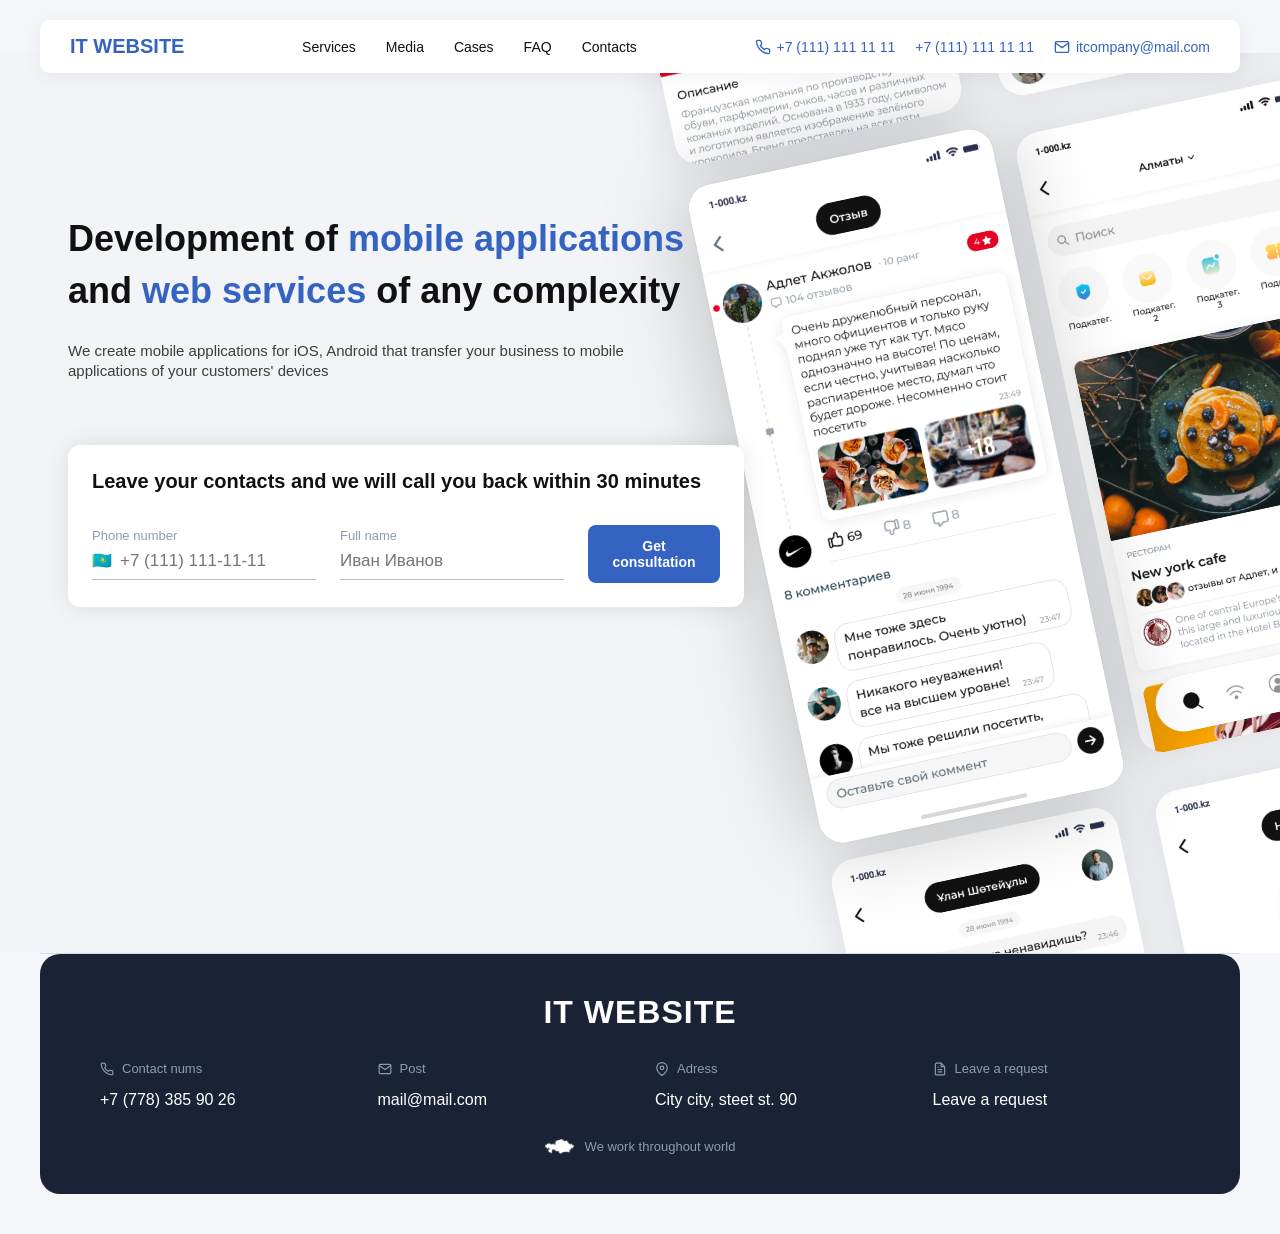
==== commit 03ed5f22: "Нароботки лабораторная 5: адаптивная верстка (3 брейкпоинта)" ====
--- a/src/index.html
+++ b/src/index.html
@@ -8,8 +8,13 @@
 </head>
 <body>
 
+    <!-- ================= HEADER ================= -->
     <header class="site-header">
         <div class="header-container">
+            <button class="menu-toggle" aria-label="Открыть меню">
+                <span></span><span></span><span></span>
+            </button>
+
             <a href="index.html" class="header-logo">IT WEBSITE</a>
             
             <nav class="header-nav">
@@ -23,107 +28,74 @@
             </nav>
 
             <div class="header-contacts">
-                <a href="tel:+71111111111" class="contact-link">
-                    <svg width="16" height="16" viewBox="0 0 24 24" fill="none" stroke="#3563c2" stroke-width="2" stroke-linecap="round" stroke-linejoin="round"><path d="M22 16.92v3a2 2 0 0 1-2.18 2 19.79 19.79 0 0 1-8.63-3.07 19.5 19.5 0 0 1-6-6 19.79 19.79 0 0 1-3.07-8.67A2 2 0 0 1 4.11 2h3a2 2 0 0 1 2 1.72 12.84 12.84 0 0 0 .7 2.81 2 2 0 0 1-.45 2.11L8.09 9.91a16 16 0 0 0 6 6l1.27-1.27a2 2 0 0 1 2.11-.45 12.84 12.84 0 0 0 2.81.7A2 2 0 0 1 22 16.92z"></path></svg>
+                <a href="tel:+71111111111" class="contact-link phone-link">
+                    <svg width="16" height="16" viewBox="0 0 24 24" fill="none" stroke="#3563c2" stroke-width="2"><path d="M22 16.92v3a2 2 0 0 1-2.18 2 19.79 19.79 0 0 1-8.63-3.07 19.5 19.5 0 0 1-6-6 19.79 19.79 0 0 1-3.07-8.67A2 2 0 0 1 4.11 2h3a2 2 0 0 1 2 1.72 12.84 12.84 0 0 0 .7 2.81 2 2 0 0 1-.45 2.11L8.09 9.91a16 16 0 0 0 6 6l1.27-1.27a2 2 0 0 1 2.11-.45 12.84 12.84 0 0 0 2.81.7A2 2 0 0 1 22 16.92z"></path></svg>
                     +7 (111) 111 11 11
                 </a>
-                <a href="tel:+71111111111" class="contact-link">
-                    +7 (111) 111 11 11
-                </a>
+                <a href="tel:+71111111111" class="contact-link phone-link">+7 (111) 111 11 11</a>
                 <a href="mailto:itcompany@mail.com" class="contact-link">
-                    <svg width="16" height="16" viewBox="0 0 24 24" fill="none" stroke="#3563c2" stroke-width="2" stroke-linecap="round" stroke-linejoin="round"><path d="M4 4h16c1.1 0 2 .9 2 2v12c0 1.1-.9 2-2 2H4c-1.1 0-2-.9-2-2V6c0-1.1.9-2 2-2z"></path><polyline points="22,6 12,13 2,6"></polyline></svg>
+                    <svg width="16" height="16" viewBox="0 0 24 24" fill="none" stroke="#3563c2" stroke-width="2"><path d="M4 4h16c1.1 0 2 .9 2 2v12c0 1.1-.9 2-2 2H4c-1.1 0-2-.9-2-2V6c0-1.1.9-2 2-2z"></path><polyline points="22,6 12,13 2,6"></polyline></svg>
                     itcompany@mail.com
                 </a>
             </div>
         </div>
     </header>
 
+    <!-- ================= MAIN ================= -->
     <main class="main-content">
+        
+        <!-- HERO SECTION -->
+        <section class="hero">
+            
+            <!-- Контент (слева) -->
+            <div class="hero-content">
+                <h1 class="hero-title">
+                    Development of <span class="text-blue">mobile applications</span> and <span class="text-blue">web services</span> of any complexity
+                </h1>
+                <p class="hero-subtitle">
+                    We create mobile applications for iOS, Android that transfer your business to mobile applications of your customers' devices
+                </p>
 
-        <section class="hero">
-
-            <div class="hero-left">
-                <div class="hero-content">
-                    <h1 class="hero-title">
-                        Development of <span class="text-blue">mobile</span><br>
-                        <span class="text-blue">applications</span> and <span class="text-blue">web services</span> of<br>
-                        <span class="text-blue">any complexity</span>
-                    </h1>
-                    <p class="hero-subtitle">
-                        We create mobile applications for iOS, Android that transfer your business to mobile<br>
-                        applications of your customers' devices
-                    </p>
-
-                    <div class="hero-form-wrapper">
-                        <h3 class="form-title">Leave your contacts and we will call you back<br>within 30 minutes</h3>
-                        <form action="#" class="hero-form">
-                            <div class="form-fields">
-                                <div class="input-group">
-                                    <label>Phone number</label>
-                                    <div class="input-wrapper">
-                                        <span class="flag">🇷🇺</span>
-                                        <input type="tel" placeholder="+7 (111) 111-11-11" class="form-input">
-                                    </div>
-                                </div>
-                                <div class="input-group">
-                                    <label>Full name</label>
-                                    <div class="input-wrapper">
-                                        <input type="text" placeholder="Иван Иванов" class="form-input">
-                                    </div>
+                <div class="hero-form-wrapper">
+                    <h3 class="form-title">Leave your contacts and we will call you back within 30 minutes</h3>
+                    <form action="#" class="hero-form">
+                        <div class="form-fields">
+                            <div class="input-group">
+                                <label>Phone number</label>
+                                <div class="input-wrapper">
+                                    <span class="flag">🇰🇿</span>
+                                    <input type="tel" placeholder="+7 (111) 111-11-11" class="form-input">
                                 </div>
                             </div>
-                            <button type="submit" class="form-btn">Get<br>consultation</button>
-                        </form>
-                    </div>
+                            <div class="input-group">
+                                <label>Full name</label>
+                                <div class="input-wrapper">
+                                    <input type="text" placeholder="Иван Иванов" class="form-input">
+                                </div>
+                            </div>
+                        </div>
+                        <button type="submit" class="form-btn">Get consultation</button>
+                    </form>
                 </div>
             </div>
 
-            <div class="hero-right"></div>
+            <!-- Картинки (справа) -->
+            <div class="hero-art" aria-hidden="true">
+                <div class="phone phone-right-up"><img src="assets/img/right_up.jpg" alt=""></div>
+                <div class="phone phone-right-midle"><img src="assets/img/right_midle.jpg" alt=""></div>
+                <div class="phone phone-left-up"><img src="assets/img/left_up.jpg" alt=""></div>
+                <div class="phone phone-right-bot"><img src="assets/img/right_bot.jpg" alt=""></div>
+                <div class="phone phone-left-bot"><img src="assets/img/left_bot.jpg" alt=""></div>
+                <div class="phone phone-left-midle"><img src="assets/img/left_midle.jpg" alt=""></div>
+            </div>
             
         </section>
 
         <hr class="section-divider">
 
-        <section class="services">
-            <div class="section-container">
-                <h2 class="section-title">Full development cycle</h2>
-                <div class="services-grid">
-                    <article>
-                        <h3 class="title-h3">Web</h3>
-                        <p class="text">PHP / JavaScript / Node.JS<br>Vue.js / Nuxt / MySQL</p>
-                    </article>
-                    <article>
-                        <h3 class="title-h3">Mobile</h3>
-                        <p class="text">Swift (iOS) / Alamofire / Firebase<br>Kotlin / Android / Room</p>
-                    </article>
-                </div>
-            </div>
-        </section>
-
-        <hr class="section-divider">
-
-        <section class="stages">
-            <div class="section-container">
-                <h2 class="section-title">Application Development Stages</h2>
-                <div class="stages-grid">
-                    <article>
-                        <h3 class="title-h3">Analysis</h3>
-                        <p class="text">We write technical specifications for the development.</p>
-                    </article>
-                    <article>
-                        <h3 class="title-h3">Design</h3>
-                        <p class="text">We adopt the customer's corporate identity.</p>
-                    </article>
-                    <article>
-                        <h3 class="title-h3">Development</h3>
-                        <p class="text">We create an extensible architecture.</p>
-                    </article>
-                </div>
-            </div>
-        </section>
-
     </main>
 
+    <!-- ================= FOOTER ================= -->
     <footer class="site-footer">
         <div class="footer-container">
             <h2 class="footer-logo">IT WEBSITE</h2>
--- a/src/assets/styles/style.css
+++ b/src/assets/styles/style.css
@@ -2,6 +2,7 @@
 @import "./fonts.css";
 @import "./utils.css";
 
+/* ================= БАЗА ================= */
 * {
     margin: 0;
     padding: 0;
@@ -20,13 +21,7 @@
 a { text-decoration: none; }
 ul { list-style: none; }
 
-.section-container {
-    max-width: 1200px;
-    margin: 0 auto;
-    padding: 0 20px;
-    width: 100%;
-}
-
+/* ================= HEADER ================= */
 .site-header {
     position: sticky; 
     top: 20px; 
@@ -46,6 +41,10 @@
     align-items: center;
 }
 
+.menu-toggle {
+    display: none;
+}
+
 .header-logo {
     font-size: 20px;
     font-weight: 700;
@@ -69,7 +68,7 @@
     display: flex;
     flex-direction: row; 
     align-items: center;
-    gap: 20px;
+    gap: 20px; 
 }
 
 .contact-link {
@@ -80,87 +79,82 @@
     color: #3563c2; 
 }
 
+/* ================= MAIN & HERO ================= */
 .main-content {
     flex: 1; 
     display: flex;
     flex-direction: column;
 }
 
+/* Главный блок (Десктоп) */
 .hero {
-    display: flex;
-    width: 100%;
-    min-height: calc(100vh - 120px); 
-    background-color: #F4F6F9;
-}
-
-.hero-left {
-    flex: 1; 
-    display: flex;
-    justify-content: flex-end; 
+    position: relative;
+    overflow: hidden;
+    background: #f2f4f7;
+    min-height: 900px;
+    padding: 160px max(24px, calc((100% - 1224px) / 2)) 100px;
 }
 
 .hero-content {
-    width: 100%;
-    max-width: 750px; 
-    padding: 60px 40px 60px 20px; 
-    display: flex;
-    flex-direction: column;
-    justify-content: center; 
+    position: relative;
+    z-index: 2;
+    width: 676px;
+    margin-left: 40px; 
 }
 
 .hero-title {
-    font-size: 44px; 
-    line-height: 1.3;
+    margin: 0;
+    font-size: 36px;
+    line-height: 1.44;
     font-weight: 700;
-    margin-bottom: 25px;
     color: #111111; 
-    white-space: nowrap; 
+    margin-bottom: 24px;
 }
 
 .text-blue { color: #3563c2; } 
 
 .hero-subtitle {
-    font-size: 16px;
-    line-height: 26px;
+    margin: 0 0 64px;
+    font-size: 15px;
+    line-height: 20px;
+    font-weight: 500;
     color: #111111; 
     opacity: 0.8;
-    margin-bottom: 40px;
-    white-space: nowrap; 
-}
-
+    width: 600px;
+}
+
+/* Форма */
 .hero-form-wrapper {
     background: #FFFFFF;
-    box-shadow: 0px 20px 40px rgba(16, 112, 177, 0.1);
-    border-radius: 10px;
-    padding: 35px; 
+    padding: 24px;
+    border-radius: 12px;
+    box-shadow: 0 0 24px rgba(0,0,0,0.1);
     width: 100%;
 }
 
 .form-title {
+    margin: 0 0 32px;
     font-size: 20px;
+    line-height: 24px;
     color: #111111; 
-    margin-bottom: 25px;
-    line-height: 1.4;
     font-weight: 600;
 }
 
 .hero-form {
-    display: flex;
-    align-items: flex-end;
-    gap: 15px; 
+    display: grid;
+    grid-template-columns: 224px 224px 132px;
+    gap: 24px;
+    align-items: center;
 }
 
 .form-fields {
-    display: flex;
-    gap: 15px; 
-    flex: 1;
+    display: contents; 
 }
 
 .input-group {
     display: flex;
     flex-direction: column;
     gap: 8px;
-    flex: 1;
 }
 
 .input-group label {
@@ -172,48 +166,84 @@
     display: flex;
     align-items: center;
     border-bottom: 1px solid #B3C2D7;
-    padding-bottom: 10px;
+    padding-bottom: 8px;
 }
 
 .input-wrapper .flag { margin-right: 8px; }
 
 .form-input {
     border: none;
-    border-bottom: 1px solid #B3C2D7;
-    padding: 10px 0;
-    font-size: 14px;
+    padding: 0;
+    font-size: 17px;
     color: #111111; 
     width: 100%;
     outline: none;
     background: transparent;
 }
 
-.input-wrapper .form-input { border-bottom: none; }
-
 .form-btn {
     background: #3563c2; 
     color: #FFFFFF;
     border: none;
-    border-radius: 6px;
-    padding: 10px 15px; 
+    border-radius: 8px;
+    padding: 11px 24px;
     font-weight: 600;
     font-size: 14px;
     cursor: pointer;
     transition: background 0.3s;
-    height: 50px;
-    line-height: 1.2;
-    text-align: left; 
-    white-space: nowrap; 
+    min-height: 58px;
+    text-align: center; 
 }
 
 .form-btn:hover { background: #274b96; } 
 
-.hero-right {
-    flex: 1; 
-    background-image: url('../img/bkphones.svg');
-    background-size: cover; 
-    background-position: left center; 
-    background-repeat: no-repeat;
+
+/* ================= КАРТИНКИ (ТЕЛЕФОНЫ) ================= */
+.hero-art {
+    position: absolute;
+    top: 0;
+    left: calc(50% - 720px);
+    width: 1440px;
+    height: 900px;
+    pointer-events: none;
+    z-index: 1;
+}
+
+.phone {
+    position: absolute;
+    display: flex;
+    align-items: center;
+    justify-content: center;
+    width: 417.4px;
+    height: 679.696px;
+}
+
+.phone img {
+    width: 292.226px;
+    height: 632.767px;
+    object-fit: cover;
+    border-radius: 24px;
+    transform: rotate(-12deg);
+    box-shadow: 0 0 48px rgba(0,0,0,0.1);
+}
+
+/* Координаты для десктопа */
+.phone-right-up { left: 952.52px; top: -633.74px; }
+.phone-right-midle { left: 1091.95px; top: 23.53px; }
+.phone-left-up { left: 628px; top: -564.76px; }
+.phone-right-bot { left: 1231.73px; top: 681.16px; }
+.phone-left-bot { left: 907.48px; top: 750.08px; }
+
+.phone-left-midle { 
+    left: 764.73px; 
+    top: 71.85px; 
+    width: 443.487px; 
+    height: 722.178px; 
+}
+.phone-left-midle img { 
+    width: 310.49px; 
+    height: 672.315px; 
+    box-shadow: 0 0 96px rgba(0,0,0,0.24), 0 0 2px rgba(0,0,0,0.1); 
 }
 
 .section-divider {
@@ -224,34 +254,8 @@
     width: calc(100% - 40px);
 }
 
-.services, .stages {
-    padding: 60px 0;
-}
-
-.section-title {
-    font-size: 36px;
-    color: #111111; 
-    margin-bottom: 40px;
-}
-
-.services-grid, .stages-grid {
-    display: flex;
-    gap: 40px;
-}
-
-.title-h3 {
-    font-size: 24px;
-    color: #111111; 
-    margin-bottom: 15px;
-}
-
-.text {
-    font-size: 16px;
-    line-height: 26px;
-    color: #111111; 
-    opacity: 0.8;
-}
-
+
+/* ================= FOOTER ================= */
 .site-footer {
     background-color: #1a2335; 
     color: #FFFFFF;
@@ -264,56 +268,219 @@
 }
 
 .footer-container { width: 100%; }
-
-.footer-logo {
-    text-align: center;
-    font-size: 32px; 
-    font-weight: 700;
+.footer-logo { text-align: center; font-size: 32px; font-weight: 700; margin-bottom: 30px; letter-spacing: 1px; }
+
+.footer-grid { 
+    display: grid; 
+    grid-template-columns: repeat(4, 1fr); 
+    gap: 30px; 
     margin-bottom: 30px; 
-    letter-spacing: 1px;
-}
-
-.footer-grid {
-    display: grid;
-    grid-template-columns: repeat(4, 1fr);
-    gap: 30px;
-    margin-bottom: 30px; 
-}
-
-.footer-col {
-    display: flex;
-    flex-direction: column;
-    gap: 10px;
-}
-
-.footer-col-title {
-    display: flex;
-    align-items: center;
-    gap: 8px;
-    font-size: 13px;
-    color: #8B9DB5;
-    margin-bottom: 5px;
-}
-
-.footer-link, .footer-text {
-    color: #FFFFFF;
-    font-size: 16px;
-    font-weight: 500;
+}
+
+.footer-col { 
+    display: flex; 
+    flex-direction: column; 
+    gap: 10px; 
+    min-width: 0; 
+}
+
+.footer-col-title { display: flex; align-items: center; gap: 8px; font-size: 13px; color: #8B9DB5; margin-bottom: 5px; }
+
+.footer-link, .footer-text { 
+    color: #FFFFFF; 
+    font-size: 16px; 
+    font-weight: 500; 
+    overflow-wrap: anywhere; 
 }
 
 .footer-link:hover { color: #5A98D0; }
-
-.footer-bottom {
-    display: flex;
-    justify-content: center;
-    align-items: center;
-    gap: 10px;
-    font-size: 13px;
-    color: #8B9DB5;
-}
-
-.footer-vector {
-    width: 30px; 
-    height: auto;
-    display: block;
+.footer-bottom { display: flex; justify-content: center; align-items: center; gap: 10px; font-size: 13px; color: #8B9DB5; }
+.footer-vector { width: 30px; height: auto; display: block; }
+
+
+/* ====================================================
+   ЛАБОРАТОРНАЯ 5: АДАПТИВ (ПЛАНШЕТ 768px - 1024px)
+   ==================================================== */
+
+@media (max-width: 1024px) {
+    .site-header {
+        top: 20px; 
+        width: calc(100% - 40px); 
+        border-radius: 10px; 
+    }
+    
+    .header-container {
+        display: grid;
+        grid-template-columns: auto 1fr auto;
+        align-items: center;
+        flex-wrap: nowrap;
+        padding: 15px 20px;
+    }
+
+    .menu-toggle {
+        display: flex;
+        flex-direction: column;
+        gap: 5px;
+        background: transparent;
+        border: none;
+        cursor: pointer;
+    }
+    .menu-toggle span {
+        width: 25px;
+        height: 3px;
+        background: #3563c2;
+        border-radius: 3px;
+    }
+
+    .header-logo {
+        justify-self: center; 
+    }
+
+    .header-nav, .phone-link {
+        display: none;
+    }
+    .header-contacts { gap: 0; }
+
+    /* --- ГЛАВНЫЙ ЭКРАН И ТЕКСТ --- */
+    .hero {
+        min-height: 762px;
+        padding: 138px 32px 32px;
+    }
+    .hero-content {
+        width: 100%;
+        max-width: 55%; 
+        margin-left: 0;
+    }
+    .hero-title {
+        font-size: 32px;
+        line-height: 1.3;
+    }
+    .hero-title br, .hero-subtitle br {
+        display: none; 
+    }
+    .hero-subtitle {
+        width: 100%;
+        font-size: 15px;
+    }
+
+    /* --- ФОРМА (Исправленная) --- */
+    .hero-form {
+        display: flex;
+        flex-direction: column;
+        align-items: flex-start; /* Прижимаем все элементы к левому краю */
+        gap: 24px;
+    }
+    .form-fields {
+        display: flex;
+        flex-direction: column;
+        gap: 20px;
+        width: 100%;
+        max-width: 320px; /* Ограничиваем ширину полей, чтобы они не растягивались */
+    }
+    .form-btn {
+        width: auto; /* Кнопка становится естественного размера */
+        padding: 11px 32px; /* Немного расширили для красоты */
+        white-space: nowrap; 
+        text-align: center;
+    }
+
+    /* --- ТЕЛЕФОНЫ --- */
+    .hero-art {
+        left: auto;
+        right: -100px;
+        width: 768px;
+        height: 762px;
+    }
+    .phone { width: 197.011px; height: 320.814px; }
+    .phone img { width: 137.93px; height: 298.663px; }
+    
+    .phone-right-up { left: 550.17px; top: -63px; }
+    .phone-right-midle { left: 615.98px; top: 247.23px; }
+    .phone-left-up { left: 397px; top: -30.44px; }
+    .phone-right-bot { left: 681.96px; top: 557.62px; }
+    .phone-left-bot { left: 528.91px; top: 590.16px; }
+    .phone-left-midle { left: 461.54px; top: 270.03px; width: 209.324px; height: 340.865px; }
+    .phone-left-midle img { width: 146.55px; height: 317.33px; }
+
+    /* --- ПОДВАЛ --- */
+    .site-footer {
+        width: 100%;
+        margin: 40px 0 0 0;
+        border-radius: 20px 20px 0 0;
+        padding: 40px 30px; 
+    }
+    
+    .footer-grid {
+        grid-template-columns: repeat(4, 1fr);
+        gap: 15px; 
+    }
+    .footer-col-title {
+        font-size: 12px;
+    }
+    .footer-link, .footer-text {
+        font-size: 14px; 
+    }
+}
+
+
+/* ====================================================
+   ЛАБОРАТОРНАЯ 5: АДАПТИВ (ТЕЛЕФОН до 767px)
+   ==================================================== */
+
+@media (max-width: 767px) {
+    .site-header {
+        top: 10px;
+        width: calc(100% - 20px);
+        border-radius: 10px;
+    }
+    .header-container {
+        padding: 15px;
+    }
+    .header-logo { font-size: 18px; }
+    .contact-link { font-size: 12px; }
+
+    .hero {
+        padding: 138px 24px 32px;
+        min-height: 1267px;
+    }
+    .hero-content {
+        max-width: 100%;
+    }
+    .hero h1 {
+        font-size: clamp(24px, 6.588vw, 28px);
+    }
+
+    /* На мобилке возвращаем полную ширину полей и кнопки */
+    .form-fields {
+        max-width: 100%; 
+    }
+    .form-btn {
+        width: 100%;
+    }
+
+    .hero-art {
+        left: calc(50% - 212.5px);
+        top: 40px;
+        width: 425px;
+        height: 1267px;
+    }
+    .phone { width: 191.295px; height: 293.923px; }
+    .phone img { width: 137.93px; height: 271.172px; }
+    
+    .phone-right-up { left: 193.17px; top: 337px; }
+    .phone-right-midle { left: 252.91px; top: 618.68px; }
+    .phone-left-up { left: 40px; top: 369.56px; }
+    .phone-right-bot { left: 312.82px; top: 900.5px; }
+    .phone-left-bot { left: 159.77px; top: 933.03px; }
+    .phone-left-midle { left: 98.62px; top: 642.21px; width: 203.251px; height: 312.293px; }
+    .phone-left-midle img { width: 146.55px; height: 288.12px; }
+
+    /* ПОДВАЛ: на телефоне все равно в одну колонку */
+    .footer-grid {
+        grid-template-columns: 1fr; 
+        gap: 25px;
+    }
+    .site-footer {
+        padding: 30px 20px;
+    }
 }
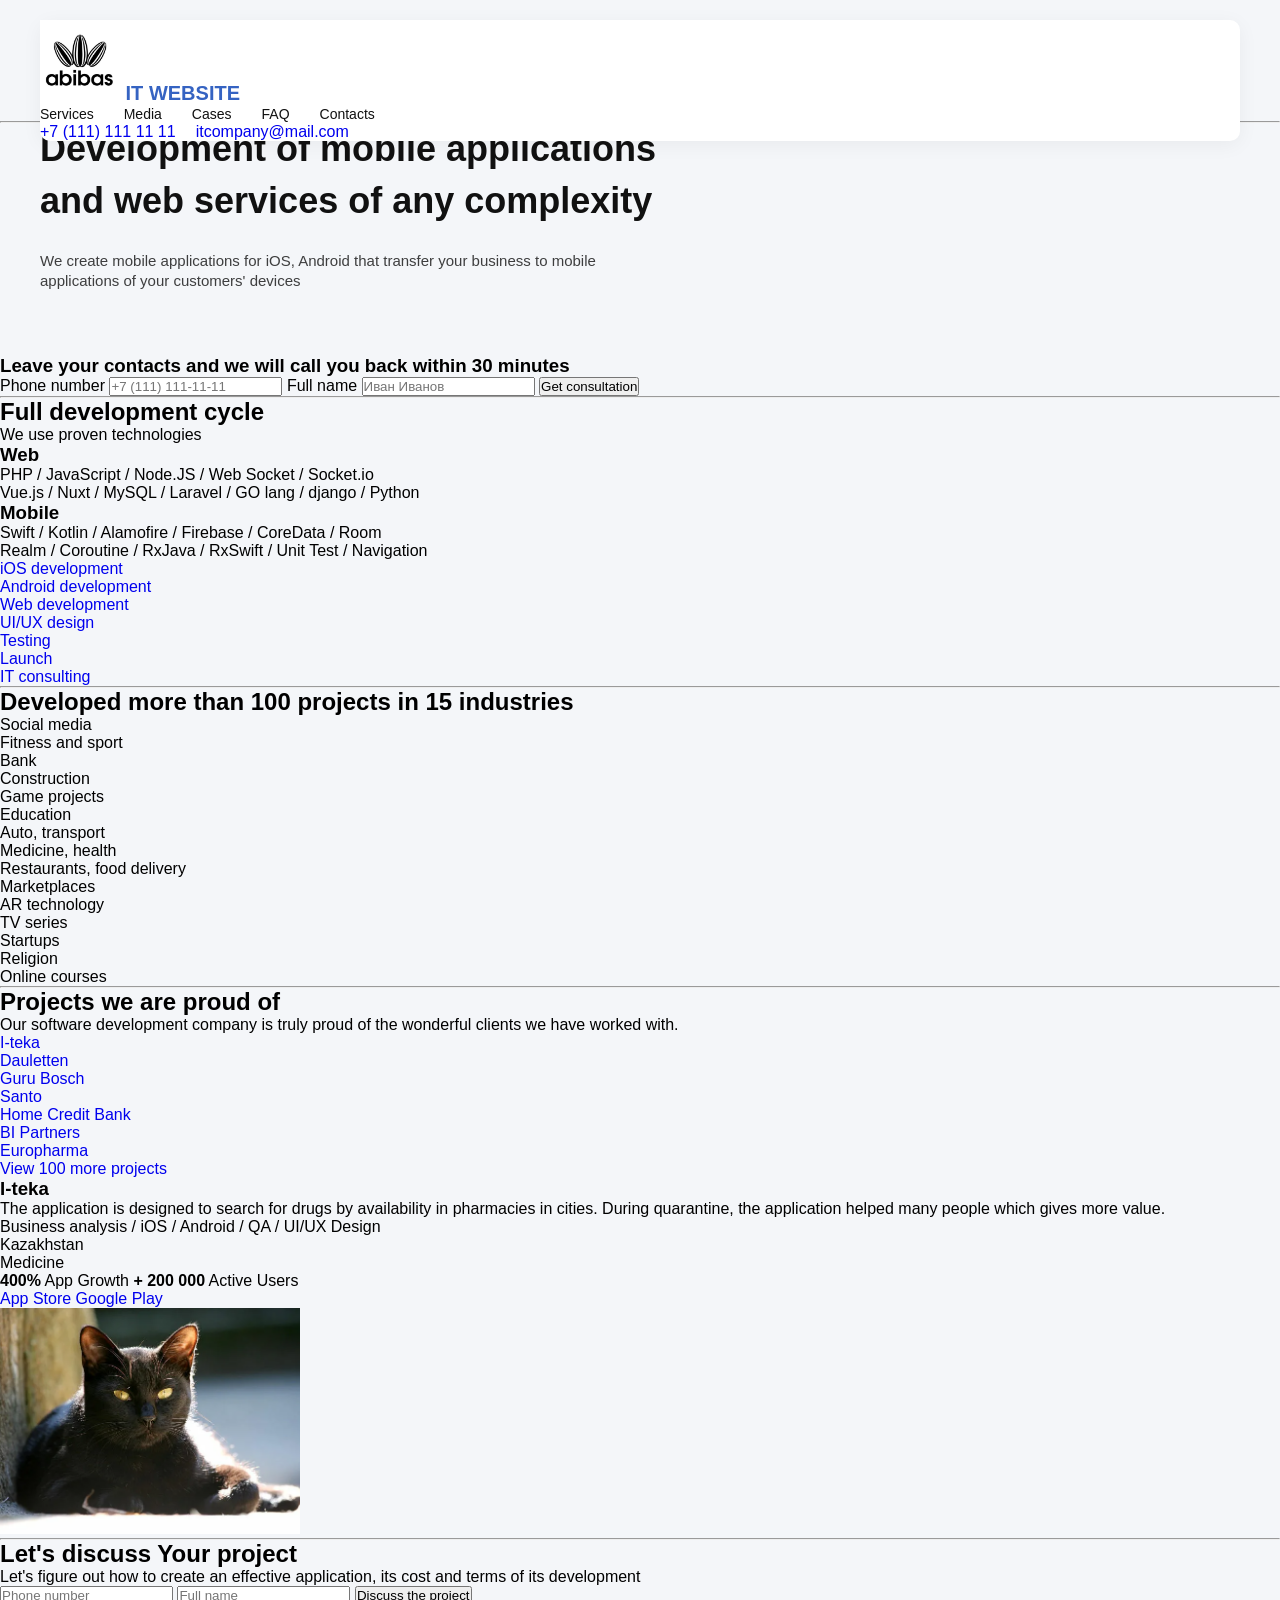
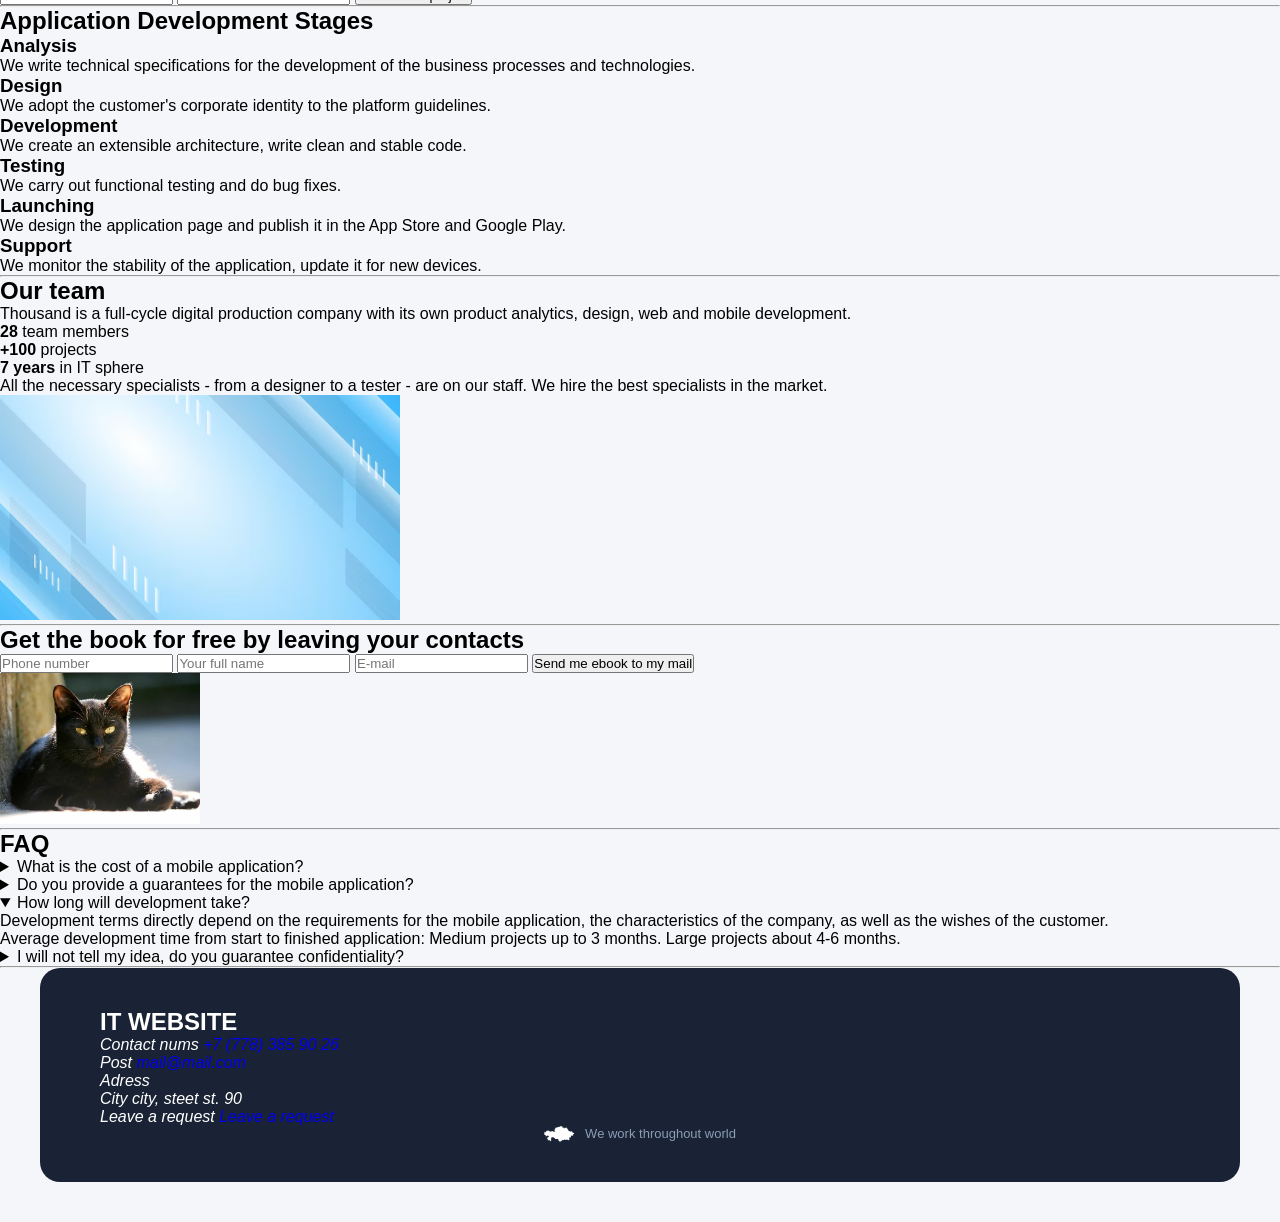
==== commit 803605fe: "Лаба 3: Полная семантическая разметка всех блоков страницы по макету" ====
--- a/src/index.html
+++ b/src/index.html
@@ -8,136 +8,319 @@
 </head>
 <body>
 
-    <!-- ================= HEADER ================= -->
+    <!-- 1. ШАПКА САЙТА (Зеленая рамка) -->
     <header class="site-header">
-        <div class="header-container">
-            <button class="menu-toggle" aria-label="Открыть меню">
-                <span></span><span></span><span></span>
-            </button>
-
-            <a href="index.html" class="header-logo">IT WEBSITE</a>
+        <div class="header-logo">
+            <img src="assets/icons/logo.png" alt="Логотип" width="80">
+            <span>IT WEBSITE</span>
+        </div>
+        <!-- Навигация (Красная рамка внутри) -->
+        <nav class="main-navigation">
+            <ul class="nav-list">
+                <li><a href="#services">Services</a></li>
+                <li><a href="#media">Media</a></li>
+                <li><a href="#cases">Cases</a></li>
+                <li><a href="#faq">FAQ</a></li>
+                <li><a href="contacts.html">Contacts</a></li>
+            </ul>
+        </nav>
+        <!-- Контакты (Красная рамка внутри) -->
+        <div class="header-contacts">
+            <a href="tel:+71111111111">+7 (111) 111 11 11</a>
+            <a href="mailto:itcompany@mail.com">itcompany@mail.com</a>
+        </div>
+    </header>
+
+    <hr> <!-- Разделитель -->
+
+    <main>
+        <!-- 2. ПЕРВЫЙ ЭКРАН (Зеленая рамка) -->
+        <section class="hero-section">
+            <!-- Текстовая часть (Красная рамка) -->
+            <article class="hero-content">
+                <h1 class="hero-title">Development of <span>mobile applications</span> and <span>web services</span> of any complexity</h1>
+                <p class="hero-subtitle">We create mobile applications for iOS, Android that transfer your business to mobile applications of your customers' devices</p>
+            </article>
             
-            <nav class="header-nav">
-                <ul class="nav-list">
-                    <li><a href="#">Services</a></li>
-                    <li><a href="#">Media</a></li>
-                    <li><a href="#">Cases</a></li>
-                    <li><a href="#">FAQ</a></li>
-                    <li><a href="contacts.html">Contacts</a></li>
+            <!-- Форма (Красная рамка) -->
+            <aside class="hero-form-aside">
+                <h3>Leave your contacts and we will call you back within 30 minutes</h3>
+                <form action="#" class="contact-form">
+                    <label for="phone">Phone number</label>
+                    <input type="tel" id="phone" placeholder="+7 (111) 111-11-11">
+                    
+                    <label for="name">Full name</label>
+                    <input type="text" id="name" placeholder="Иван Иванов">
+                    
+                    <button type="submit">Get consultation</button>
+                </form>
+            </aside>
+        </section>
+
+        <hr>
+
+        <!-- 3. БЛОК УСЛУГ (Зеленая рамка) -->
+        <section class="services-section" id="services">
+            <!-- Левая часть (Красная рамка) -->
+            <article class="services-info">
+                <h2>Full development cycle</h2>
+                <p>We use proven technologies</p>
+                
+                <div class="services-categories">
+                    <div class="service-card">
+                        <h3>Web</h3>
+                        <ul>
+                            <li>PHP / JavaScript / Node.JS / Web Socket / Socket.io</li>
+                            <li>Vue.js / Nuxt / MySQL / Laravel / GO lang / django / Python</li>
+                        </ul>
+                    </div>
+                    <div class="service-card">
+                        <h3>Mobile</h3>
+                        <ul>
+                            <li>Swift / Kotlin / Alamofire / Firebase / CoreData / Room</li>
+                            <li>Realm / Coroutine / RxJava / RxSwift / Unit Test / Navigation</li>
+                        </ul>
+                    </div>
+                </div>
+            </article>
+
+            <!-- Правая часть - Навигация (Красная рамка) -->
+            <nav class="services-nav">
+                <ul>
+                    <li><a href="#">iOS development</a></li>
+                    <li><a href="#">Android development</a></li>
+                    <li><a href="#">Web development</a></li>
+                    <li><a href="#">UI/UX design</a></li>
+                    <li><a href="#">Testing</a></li>
+                    <li><a href="#">Launch</a></li>
+                    <li><a href="#">IT consulting</a></li>
                 </ul>
             </nav>
-
-            <div class="header-contacts">
-                <a href="tel:+71111111111" class="contact-link phone-link">
-                    <svg width="16" height="16" viewBox="0 0 24 24" fill="none" stroke="#3563c2" stroke-width="2"><path d="M22 16.92v3a2 2 0 0 1-2.18 2 19.79 19.79 0 0 1-8.63-3.07 19.5 19.5 0 0 1-6-6 19.79 19.79 0 0 1-3.07-8.67A2 2 0 0 1 4.11 2h3a2 2 0 0 1 2 1.72 12.84 12.84 0 0 0 .7 2.81 2 2 0 0 1-.45 2.11L8.09 9.91a16 16 0 0 0 6 6l1.27-1.27a2 2 0 0 1 2.11-.45 12.84 12.84 0 0 0 2.81.7A2 2 0 0 1 22 16.92z"></path></svg>
-                    +7 (111) 111 11 11
-                </a>
-                <a href="tel:+71111111111" class="contact-link phone-link">+7 (111) 111 11 11</a>
-                <a href="mailto:itcompany@mail.com" class="contact-link">
-                    <svg width="16" height="16" viewBox="0 0 24 24" fill="none" stroke="#3563c2" stroke-width="2"><path d="M4 4h16c1.1 0 2 .9 2 2v12c0 1.1-.9 2-2 2H4c-1.1 0-2-.9-2-2V6c0-1.1.9-2 2-2z"></path><polyline points="22,6 12,13 2,6"></polyline></svg>
-                    itcompany@mail.com
-                </a>
-            </div>
-        </div>
-    </header>
-
-    <!-- ================= MAIN ================= -->
-    <main class="main-content">
+        </section>
+
+        <hr>
+
+        <!-- 4. БЛОК ОТРАСЛЕЙ (Зеленая рамка) -->
+        <section class="industries-section">
+            <h2>Developed more than 100 projects in 15 industries</h2>
+            <!-- Список (Красная рамка) -->
+            <ul class="industries-list">
+                <li>Social media</li>
+                <li>Fitness and sport</li>
+                <li>Bank</li>
+                <li>Construction</li>
+                <li>Game projects</li>
+                <li>Education</li>
+                <li>Auto, transport</li>
+                <li>Medicine, health</li>
+                <li>Restaurants, food delivery</li>
+                <li>Marketplaces</li>
+                <li>AR technology</li>
+                <li>TV series</li>
+                <li>Startups</li>
+                <li>Religion</li>
+                <li>Online courses</li>
+            </ul>
+        </section>
+
+        <hr>
+
+        <!-- 5. БЛОК ПРОЕКТОВ (Зеленая рамка) -->
+        <section class="projects-section" id="cases">
+            <h2>Projects we are proud of</h2>
+            <p>Our software development company is truly proud of the wonderful clients we have worked with.</p>
+            
+            <!-- Навигация и кнопка (Красная рамка) -->
+            <div class="projects-nav-wrapper">
+                <nav class="projects-nav">
+                    <ul>
+                        <li><a href="#">I-teka</a></li>
+                        <li><a href="#">Dauletten</a></li>
+                        <li><a href="#">Guru Bosch</a></li>
+                        <li><a href="#">Santo</a></li>
+                        <li><a href="#">Home Credit Bank</a></li>
+                        <li><a href="#">BI Partners</a></li>
+                        <li><a href="#">Europharma</a></li>
+                    </ul>
+                </nav>
+                <a href="#" class="view-more-btn">View 100 more projects</a>
+            </div>
+
+            <!-- Карточка проекта (Красная рамка) -->
+            <article class="project-card">
+                <div class="project-info">
+                    <h3>I-teka</h3>
+                    <p>The application is designed to search for drugs by availability in pharmacies in cities. During quarantine, the application helped many people which gives more value.</p>
+                    <p>Business analysis / iOS / Android / QA / UI/UX Design</p>
+                    <ul class="project-tags">
+                        <li>Kazakhstan</li>
+                        <li>Medicine</li>
+                    </ul>
+                    <div class="project-stats">
+                        <span><strong>400%</strong> App Growth</span>
+                        <span><strong>+ 200 000</strong> Active Users</span>
+                    </div>
+                    <div class="project-links">
+                        <a href="#">App Store</a>
+                        <a href="#">Google Play</a>
+                    </div>
+                </div>
+                <img src="assets/img/cat.png" alt="Проект I-teka" width="300">
+            </article>
+        </section>
+
+        <hr>
+
+        <!-- 6. БЛОК ОБСУЖДЕНИЯ (Синяя рамка) -->
+        <section class="discuss-section">
+            <!-- Текст (Красная рамка) -->
+            <div class="discuss-text">
+                <h2>Let's discuss Your project</h2>
+                <p>Let's figure out how to create an effective application, its cost and terms of its development</p>
+            </div>
+            <!-- Форма (Красная рамка) -->
+            <form action="#" class="discuss-form">
+                <input type="tel" placeholder="Phone number">
+                <input type="text" placeholder="Full name">
+                <button type="submit">Discuss the project</button>
+            </form>
+        </section>
+
+        <hr>
+
+        <!-- 7. ЭТАПЫ РАЗРАБОТКИ (Зеленая рамка) -->
+        <section class="stages-section">
+            <h2>Application Development Stages</h2>
+            <div class="stages-grid">
+                <!-- Левая колонка (Синяя рамка) -->
+                <div class="stages-col-left">
+                    <article class="stage-item">
+                        <h3>Analysis</h3>
+                        <p>We write technical specifications for the development of the business processes and technologies.</p>
+                    </article>
+                    <article class="stage-item">
+                        <h3>Design</h3>
+                        <p>We adopt the customer's corporate identity to the platform guidelines.</p>
+                    </article>
+                    <article class="stage-item">
+                        <h3>Development</h3>
+                        <p>We create an extensible architecture, write clean and stable code.</p>
+                    </article>
+                </div>
+                <!-- Правая колонка (Красная рамка) -->
+                <div class="stages-col-right">
+                    <article class="stage-item">
+                        <h3>Testing</h3>
+                        <p>We carry out functional testing and do bug fixes.</p>
+                    </article>
+                    <article class="stage-item">
+                        <h3>Launching</h3>
+                        <p>We design the application page and publish it in the App Store and Google Play.</p>
+                    </article>
+                    <article class="stage-item">
+                        <h3>Support</h3>
+                        <p>We monitor the stability of the application, update it for new devices.</p>
+                    </article>
+                </div>
+            </div>
+        </section>
+
+        <hr>
+
+        <!-- 8. БЛОК КОМАНДЫ (Зеленая рамка) -->
+        <section class="team-section" id="media">
+            <!-- Текст (Красная рамка) -->
+            <div class="team-content">
+                <h2>Our team</h2>
+                <p>Thousand is a full-cycle digital production company with its own product analytics, design, web and mobile development.</p>
+                <ul class="team-stats">
+                    <li><strong>28</strong> team members</li>
+                    <li><strong>+100</strong> projects</li>
+                    <li><strong>7 years</strong> in IT sphere</li>
+                </ul>
+                <p>All the necessary specialists - from a designer to a tester - are on our staff. We hire the best specialists in the market.</p>
+            </div>
+            <img src="assets/img/back.avif" alt="Фото команды" width="400">
+        </section>
+
+        <hr>
+
+        <!-- 9. БЛОК С КНИГОЙ (Синяя рамка) -->
+        <section class="book-section">
+            <!-- Текст и форма (Красная рамка) -->
+            <div class="book-content">
+                <h2>Get the book for free by leaving your contacts</h2>
+                <form action="#" class="book-form">
+                    <input type="tel" placeholder="Phone number">
+                    <input type="text" placeholder="Your full name">
+                    <input type="email" placeholder="E-mail">
+                    <button type="submit">Send me ebook to my mail</button>
+                </form>
+            </div>
+            <img src="assets/img/cat.png" alt="Книга" width="200">
+        </section>
+
+        <hr>
+
+        <!-- 10. БЛОК FAQ (Зеленая рамка) -->
+        <section class="faq-section" id="faq">
+            <h2>FAQ</h2>
+            <div class="faq-grid">
+                <!-- Левая колонка (Красная рамка) -->
+                <div class="faq-col-left">
+                    <details class="faq-item">
+                        <summary>What is the cost of a mobile application?</summary>
+                    </details>
+                    <details class="faq-item">
+                        <summary>Do you provide a guarantees for the mobile application?</summary>
+                    </details>
+                </div>
+                <!-- Правая колонка (Красная рамка) -->
+                <div class="faq-col-right">
+                    <!-- Один открыт по умолчанию, как на макете -->
+                    <details class="faq-item" open>
+                        <summary>How long will development take?</summary>
+                        <p>Development terms directly depend on the requirements for the mobile application, the characteristics of the company, as well as the wishes of the customer.</p>
+                        <p>Average development time from start to finished application: Medium projects up to 3 months. Large projects about 4-6 months.</p>
+                    </details>
+                    <details class="faq-item">
+                        <summary>I will not tell my idea, do you guarantee confidentiality?</summary>
+                    </details>
+                </div>
+            </div>
+        </section>
+    </main>
+
+    <hr>
+
+    <!-- 11. ПОДВАЛ САЙТА (Черная рамка) -->
+    <footer class="site-footer">
+        <h2>IT WEBSITE</h2>
         
-        <!-- HERO SECTION -->
-        <section class="hero">
-            
-            <!-- Контент (слева) -->
-            <div class="hero-content">
-                <h1 class="hero-title">
-                    Development of <span class="text-blue">mobile applications</span> and <span class="text-blue">web services</span> of any complexity
-                </h1>
-                <p class="hero-subtitle">
-                    We create mobile applications for iOS, Android that transfer your business to mobile applications of your customers' devices
-                </p>
-
-                <div class="hero-form-wrapper">
-                    <h3 class="form-title">Leave your contacts and we will call you back within 30 minutes</h3>
-                    <form action="#" class="hero-form">
-                        <div class="form-fields">
-                            <div class="input-group">
-                                <label>Phone number</label>
-                                <div class="input-wrapper">
-                                    <span class="flag">🇰🇿</span>
-                                    <input type="tel" placeholder="+7 (111) 111-11-11" class="form-input">
-                                </div>
-                            </div>
-                            <div class="input-group">
-                                <label>Full name</label>
-                                <div class="input-wrapper">
-                                    <input type="text" placeholder="Иван Иванов" class="form-input">
-                                </div>
-                            </div>
-                        </div>
-                        <button type="submit" class="form-btn">Get consultation</button>
-                    </form>
-                </div>
-            </div>
-
-            <!-- Картинки (справа) -->
-            <div class="hero-art" aria-hidden="true">
-                <div class="phone phone-right-up"><img src="assets/img/right_up.jpg" alt=""></div>
-                <div class="phone phone-right-midle"><img src="assets/img/right_midle.jpg" alt=""></div>
-                <div class="phone phone-left-up"><img src="assets/img/left_up.jpg" alt=""></div>
-                <div class="phone phone-right-bot"><img src="assets/img/right_bot.jpg" alt=""></div>
-                <div class="phone phone-left-bot"><img src="assets/img/left_bot.jpg" alt=""></div>
-                <div class="phone phone-left-midle"><img src="assets/img/left_midle.jpg" alt=""></div>
-            </div>
-            
-        </section>
-
-        <hr class="section-divider">
-
-    </main>
-
-    <!-- ================= FOOTER ================= -->
-    <footer class="site-footer">
-        <div class="footer-container">
-            <h2 class="footer-logo">IT WEBSITE</h2>
-            
-            <div class="footer-grid">
-                <div class="footer-col">
-                    <div class="footer-col-title">
-                        <svg width="14" height="14" viewBox="0 0 24 24" fill="none" stroke="#8B9DB5" stroke-width="2"><path d="M22 16.92v3a2 2 0 0 1-2.18 2 19.79 19.79 0 0 1-8.63-3.07 19.5 19.5 0 0 1-6-6 19.79 19.79 0 0 1-3.07-8.67A2 2 0 0 1 4.11 2h3a2 2 0 0 1 2 1.72 12.84 12.84 0 0 0 .7 2.81 2 2 0 0 1-.45 2.11L8.09 9.91a16 16 0 0 0 6 6l1.27-1.27a2 2 0 0 1 2.11-.45 12.84 12.84 0 0 0 2.81.7A2 2 0 0 1 22 16.92z"></path></svg>
-                        Contact nums
-                    </div>
-                    <a href="tel:+77783859026" class="footer-link">+7 (778) 385 90 26</a>
-                </div>
-                
-                <div class="footer-col">
-                    <div class="footer-col-title">
-                        <svg width="14" height="14" viewBox="0 0 24 24" fill="none" stroke="#8B9DB5" stroke-width="2"><path d="M4 4h16c1.1 0 2 .9 2 2v12c0 1.1-.9 2-2 2H4c-1.1 0-2-.9-2-2V6c0-1.1.9-2 2-2z"></path><polyline points="22,6 12,13 2,6"></polyline></svg>
-                        Post
-                    </div>
-                    <a href="mailto:mail@mail.com" class="footer-link">mail@mail.com</a>
-                </div>
-
-                <div class="footer-col">
-                    <div class="footer-col-title">
-                        <svg width="14" height="14" viewBox="0 0 24 24" fill="none" stroke="#8B9DB5" stroke-width="2"><path d="M21 10c0 7-9 13-9 13s-9-6-9-13a9 9 0 0 1 18 0z"></path><circle cx="12" cy="10" r="3"></circle></svg>
-                        Adress
-                    </div>
-                    <span class="footer-text">City city, steet st. 90</span>
-                </div>
-
-                <div class="footer-col">
-                    <div class="footer-col-title">
-                        <svg width="14" height="14" viewBox="0 0 24 24" fill="none" stroke="#8B9DB5" stroke-width="2"><path d="M14 2H6a2 2 0 0 0-2 2v16a2 2 0 0 0 2 2h12a2 2 0 0 0 2-2V8z"></path><polyline points="14 2 14 8 20 8"></polyline><line x1="16" y1="13" x2="8" y2="13"></line><line x1="16" y1="17" x2="8" y2="17"></line><polyline points="10 9 9 9 8 9"></polyline></svg>
-                        Leave a request
-                    </div>
-                    <a href="#" class="footer-link">Leave a request</a>
-                </div>
-            </div>
-
-            <div class="footer-bottom">
-                <img src="assets/icons/Vector We work throughout world.png" alt="Vector" class="footer-vector">
-                <span>We work throughout world</span>
-            </div>
+        <!-- Контакты (Красная рамка) -->
+        <address class="footer-contacts">
+            <div class="contact-item">
+                <span>Contact nums</span>
+                <a href="tel:+77783859026">+7 (778) 385 90 26</a>
+            </div>
+            <div class="contact-item">
+                <span>Post</span>
+                <a href="mailto:mail@mail.com">mail@mail.com</a>
+            </div>
+            <div class="contact-item">
+                <span>Adress</span>
+                <p>City city, steet st. 90</p>
+            </div>
+            <div class="contact-item">
+                <span>Leave a request</span>
+                <a href="#">Leave a request</a>
+            </div>
+        </address>
+
+        <!-- Низ подвала (Красная рамка) -->
+        <div class="footer-bottom">
+            <img src="assets/icons/Vector We work throughout world.png" alt="Vector">
+            <p>We work throughout world</p>
         </div>
     </footer>
 
